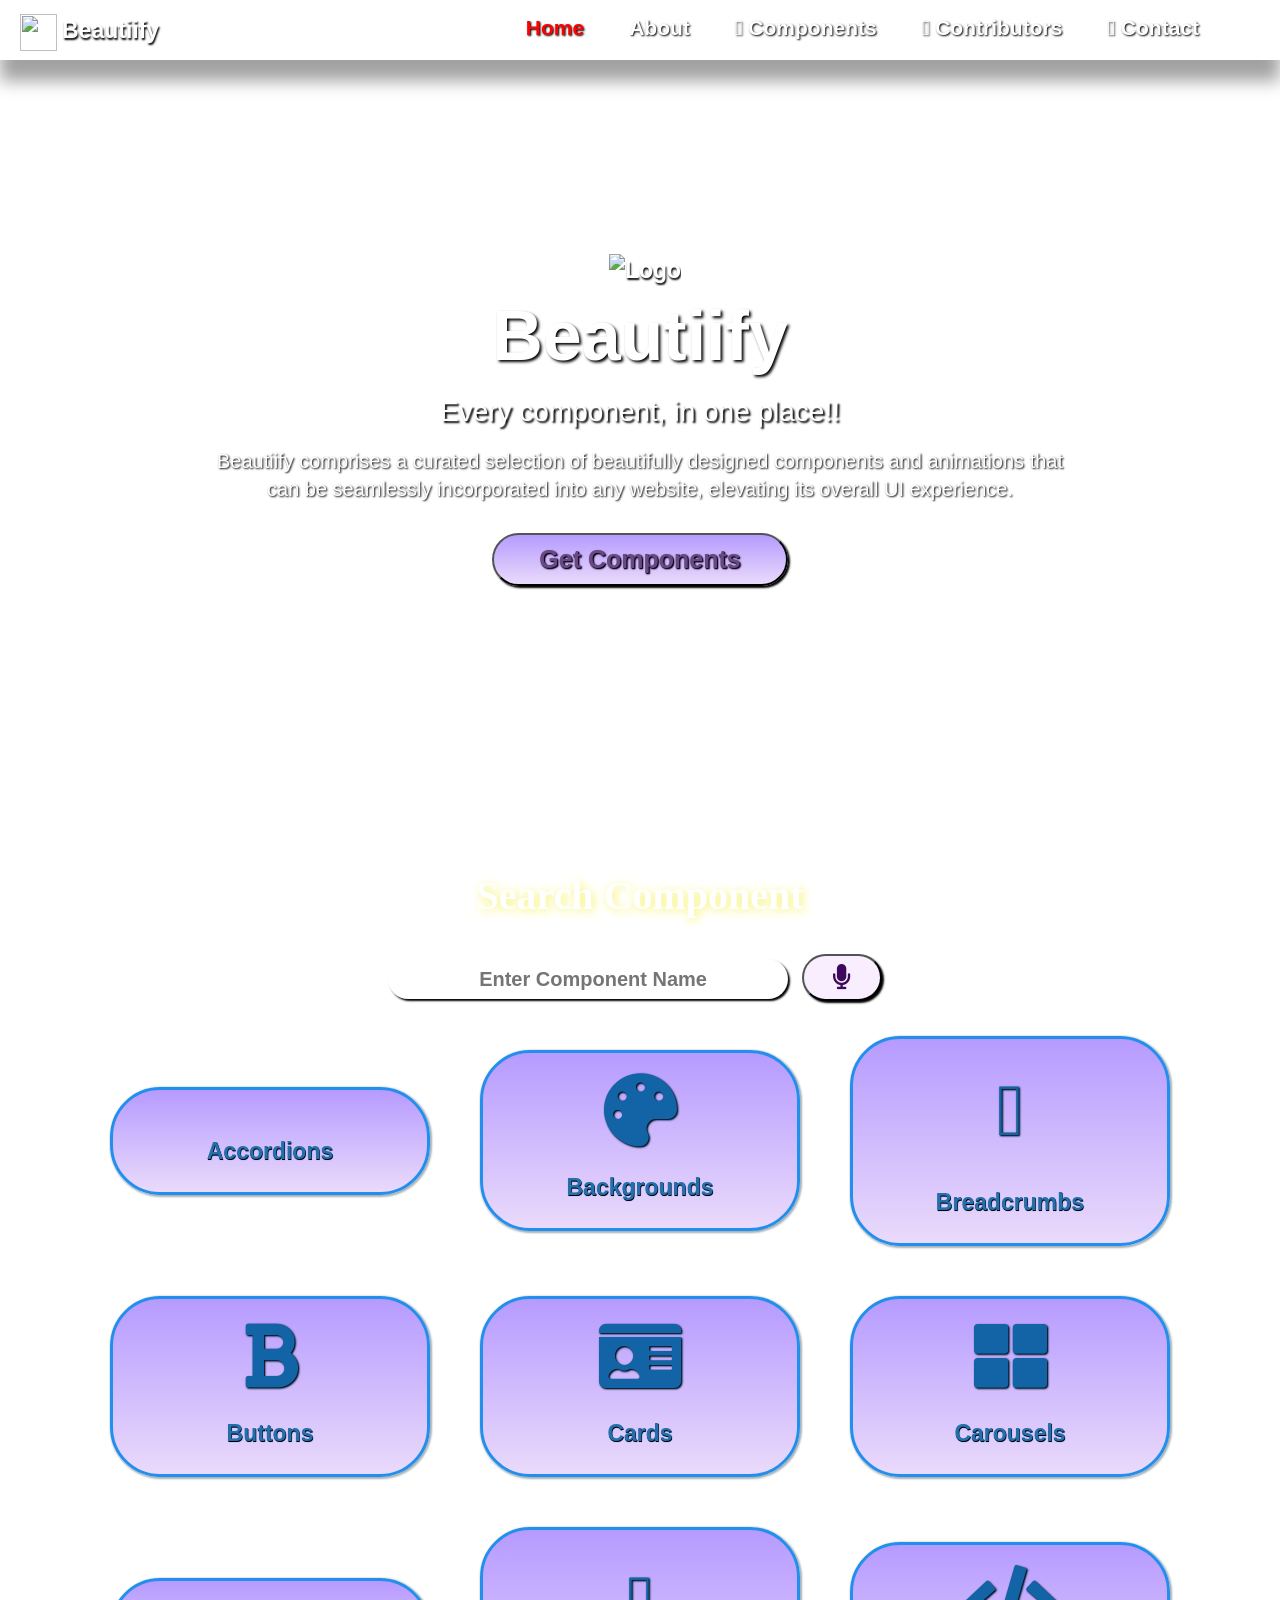
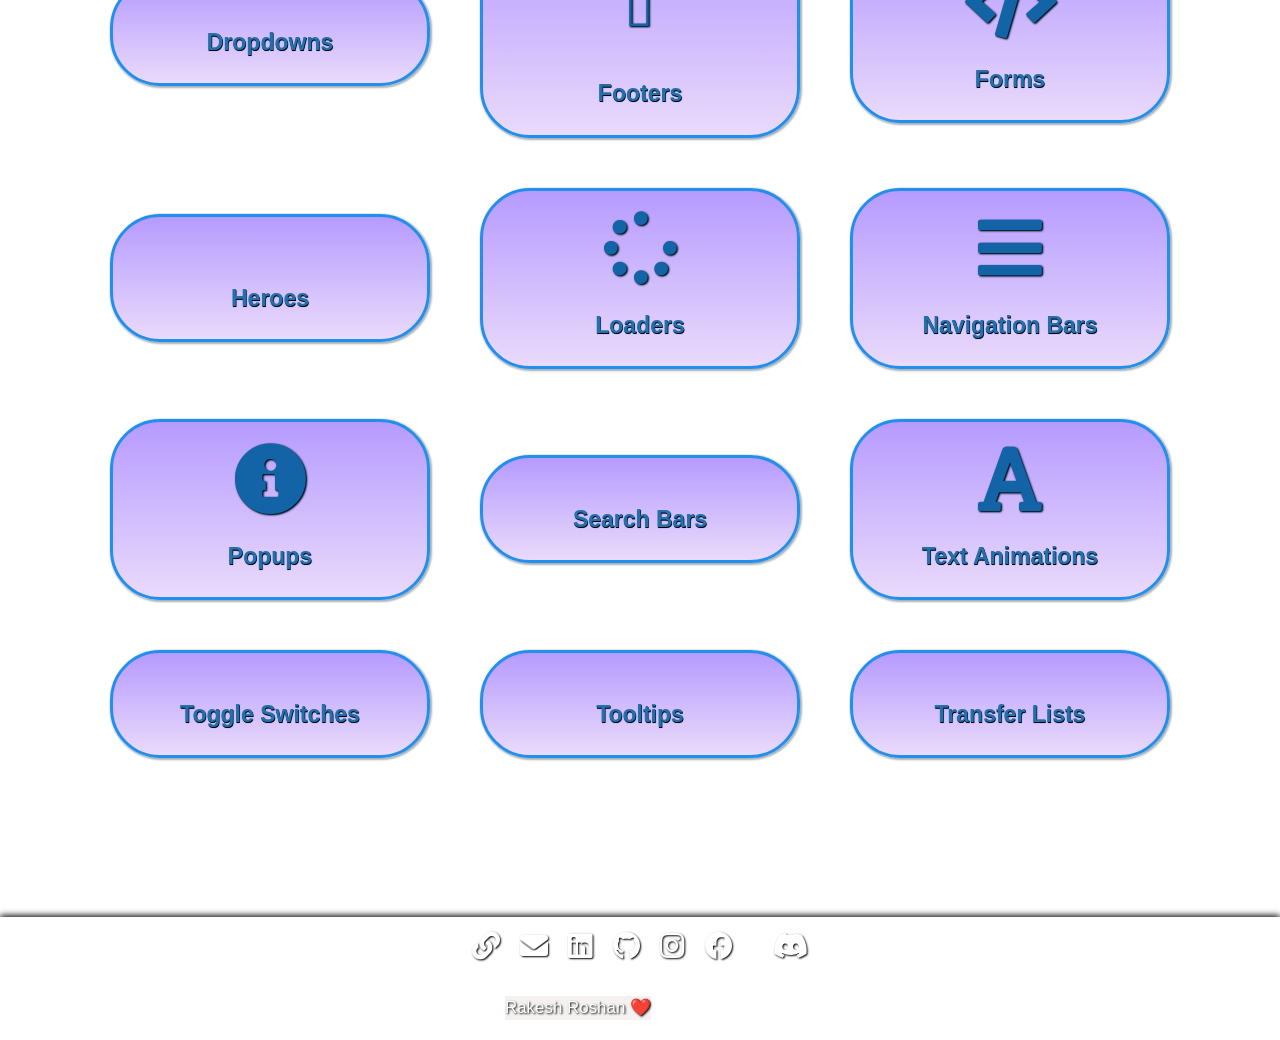
==== index.html @ fa138617 "Add files via upload" ====
<!DOCTYPE html>
<html lang="en">

<head>
    <meta charset="UTF-8" />
    <meta http-equiv="X-UA-Compatible" content="IE=edge" />
    <meta name="viewport" content="width=device-width, initial-scale=1.0" />
    <link rel="icon" href="./assets/images/favicon.png" type="image/x-icon">
    <link rel="stylesheet" type="text/css" href="./style.css" />
    <link rel="stylesheet" type="text/css" href="./assets/css_files/cursor.css">
    <link rel="stylesheet" href="https://cdnjs.cloudflare.com/ajax/libs/font-awesome/5.15.3/css/all.min.css" />
    <link rel="stylesheet" href="https://cdnjs.cloudflare.com/ajax/libs/bootstrap-icons/1.8.1/font/bootstrap-icons.min.css">
    <script src="https://kit.fontawesome.com/b08b6de27e.js" crossorigin="anonymous"></script>
    <script src="https://unpkg.com/scrollreveal"></script>
    <script src="./assets/js_files/hamburgerMenu.js"></script>
    <title>Beautiify - by codeash</title>
</head>

<body>
    <div id="loader-wrapper">
        <div id="loader"></div>
        <div class="loader-section section-left"></div>
        <div class="loader-section section-right"></div>
    </div>
    <div class="circle-container">
        <div class="circle" style="background-color: #3A0088; left: 504px; top: 59px; scale: 1;"></div>
        <div class="circle" style="background-color: rgb(253, 175, 105); left: 504px; top: 59px; scale: 0.95;"></div>
        <div class="circle" style="background-color: rgb(248, 157, 99); left: 504px; top: 59px; scale: 0.9;"></div>
        <div class="circle" style="background-color: rgb(245, 151, 97); left: 504px; top: 59px; scale: 0.85;"></div>
        <div class="circle" style="background-color: rgb(239, 134, 94); left: 504px; top: 59px; scale: 0.8;"></div>
        <div class="circle" style="background-color: rgb(236, 128, 93); left: 504px; top: 59px; scale: 0.75;"></div>
        <div class="circle" style="background-color: rgb(227, 110, 92); left: 504px; top: 59px; scale: 0.7;"></div>
        <div class="circle" style="background-color: rgb(223, 104, 92); left: 504px; top: 59px; scale: 0.65;"></div>
        <div class="circle" style="background-color: rgb(213, 88, 92); left: 504px; top: 59px; scale: 0.6;"></div>
        <div class="circle" style="background-color: rgb(209, 82, 92); left: 504px; top: 59px; scale: 0.55;"></div>
        <div class="circle" style="background-color: rgb(197, 65, 93); left: 504px; top: 59px; scale: 0.5;"></div>
        <div class="circle" style="background-color: rgb(192, 59, 93); left: 504px; top: 59px; scale: 0.45;"></div>
        <div class="circle" style="background-color: rgb(178, 44, 94); left: 504px; top: 59px; scale: 0.4;"></div>
        <div class="circle" style="background-color: rgb(172, 38, 94); left: 504px; top: 59px; scale: 0.35;"></div>
        <div class="circle" style="background-color: rgb(156, 21, 95); left: 504px; top: 59px; scale: 0.3;"></div>
        <div class="circle" style="background-color: rgb(149, 15, 95); left: 504px; top: 59px; scale: 0.25;"></div>
        <div class="circle" style="background-color: rgb(131, 0, 96); left: 504px; top: 59px; scale: 0.2;"></div>
        <div class="circle" style="background-color: rgb(124, 0, 96); left: 504px; top: 59px; scale: 0.15;"></div>
        <div class="circle" style="background-color: rgb(104, 0, 96); left: 504px; top: 59px; scale: 0.1;"></div>
        <div class="circle" style="background-color: rgb(96, 0, 95); left: 504px; top: 59px; scale: 0.05;"></div>
    </div>

    <header class="header1">
        <nav class="navbar" class="nav-bg1">
            <a href="index.html">
                <div class="flex-container">
                    <div class="flex-item-left"><img src="./assets/images/logo.png" width="37px" height="37px"></div>
                    <div class="flex-item-right" class="logo">Beautiify</div>
                </div>
            </a>

            <ul class="nav-menu">
                <li class="nav-item">
                    <a href="#home" class="nav-link" style="color: red;"><i class="fa-solid fa-house"></i> Home</a>
                </li>
                <li class="nav-item">
                    <a href="./assets/html_files/about.html" class="nav-link"><i class="fa-solid fa-circle-info"></i> About</a>
                </li>
                <li class="nav-item">
                    <a href="#components" class="nav-link"><i class="fa-solid fa-icons"></i> Components</a>
                </li>
                <li class="nav-item">
                    <a href="./assets/html_files/contributor.html" class="nav-link"><i class="fa-solid fa-user"></i> Contributors</a>
                </li>
                <li class="nav-item">
                    <a href="./assets/html_files/contact.html" class="nav-link"><i class="fa-solid fa-phone"></i> Contact</a>
                </li>
            </ul>
            <button id="dark-mode-toggle"></button>
            <div class="hamburger">
                <span class="bar"></span>
                <span class="bar"></span>
                <span class="bar"></span>
            </div>
        </nav>
    </header>

    <section class="comp-section" id="home">
        <div class="compcontainer">
            <div class="logo">
                <img src="./assets/images/logo.png" alt="Logo">
            </div>
            <h1 class="heading">Beautiify</h1>
            <h3 class="sub-head">Every component, in one place!!</h3>
            <p class="paragraph">
                Beautiify comprises a curated selection of beautifully designed components and animations that can be seamlessly incorporated into any website, elevating its overall UI experience.
            </p>
            <a href="#components">
                <button class="started">Get Components</button>
            </a>
        </div>
    </section>

    <div class="container" id="components">
        <!-- Search Bar -->
        <div id="searchBar">
            <h1>Search Component</h1><br>
            <input type="text" id="componentSearch" placeholder="Enter Component Name" oninput="filterComponents()">
        </div>

        <div class="no-results">
            <img src="./assets/images/no-results.png" alt="" height="100px" width="100px">
            <h2>Hmmm, we are not getting any result. <br> Our bad - Please try another search!</h2>
        </div>

        <div class="zoom-effect">
            <div class="box">
                <a href="./assets/html_files/accordions.html" target="_blank">
                    <div class="content">
                        <i class="fa-solid fa-square-plus"></i>
                        <h2>Accordions</h2>
                    </div>
                </a>
            </div>
        </div>
        <div class="zoom-effect">
            <div class="box">
                <a href="./assets/html_files/backgrounds.html" target="_blank">
                    <div class="content">
                        <i class="fas fa-palette"></i>
                        <h2>Backgrounds</h2>
                    </div>
                </a>
            </div>
        </div>
        <div class="zoom-effect">
            <div class="box">
                <a href="./assets/html_files/breadcrumbs.html" target="_blank">
                    <div class="content">
                        <i class="fa-solid fa-caret-right"></i>
                        <h2>Breadcrumbs</h2>
                    </div>
                </a>
            </div>
        </div>
        <div class="zoom-effect">
            <div class="box">
                <a href="./assets/html_files/buttons.html" target="_blank">
                    <div class="content">
                        <i class="fas fa-bold"></i>
                        <h2>Buttons</h2>
                    </div>
                </a>
            </div>
        </div>
        <div class="zoom-effect">
            <div class="box">
                <a href="./assets/html_files/cards.html" target="_blank">
                    <div class="content">
                        <i class="fas fa-id-card"></i>
                        <h2>Cards</h2>
                    </div>
                </a>
            </div>
        </div>
        <div class="zoom-effect">
            <div class="box">
                <a href="./assets/html_files/carousels.html" target="_blank">
                    <div class="content">
                        <i class="fas fa-th-large"></i>
                        <h2>Carousels</h2>
                    </div>
                </a>
            </div>
        </div>
        <div class="zoom-effect">
            <div class="box">
                <a href="./assets/html_files/dropdowns.html" target="_blank">
                    <div class="content">
                        <i class="fa-solid fa-square-caret-down"></i>
                        <h2>Dropdowns</h2>
                    </div>
                </a>
            </div>
        </div>
        <div class="zoom-effect">
            <div class="box">
                <a href="./assets/html_files/footers.html" target="_blank">
                    <div class="content">
                        <i class="fa-regular fa-window-maximize"></i>
                        <h2>Footers</h2>
                    </div>
                </a>
            </div>
        </div>
        <div class="zoom-effect">
            <div class="box">
                <a href="./assets/html_files/forms.html" target="_blank">
                    <div class="content">
                        <i class="fas fa-code"></i>
                        <h2>Forms</h2>
                    </div>
                </a>
            </div>
        </div>
        <div class="zoom-effect">
            <div class="box">
                <a href="./assets/html_files/heroes.html" target="_blank">
                    <div class="content">
                        <i class="fa fa-television" aria-hidden="true"></i>
                        <h2>Heroes</h2>
                    </div>
                </a>
            </div>
        </div>
        <div class="zoom-effect">
            <div class="box">
                <a href="./assets/html_files/loaders.html" target="_blank">
                    <div class="content">
                        <i class="fas fa-spinner"></i>
                        <h2>Loaders</h2>
                    </div>
                </a>
            </div>
        </div>
        <div class="zoom-effect">
            <div class="box">
                <a href="./assets/html_files/navigation-bars.html" target="_blank">
                    <div class="content">
                        <i class="fas fa-bars"></i>
                        <h2>Navigation Bars</h2>
                    </div>
                </a>
            </div>
        </div>
        <div class="zoom-effect">
            <div class="box">
                <a href="./assets/html_files/popups.html" target="_blank">
                    <div class="content">
                        <i class="fa fa-info-circle"></i>
                        <h2>Popups</h2>
                    </div>
                </a>
            </div>
        </div>
        <div class="zoom-effect">
            <div class="box">
                <a href="./assets/html_files/search-bars.html" target="_blank">
                    <div class="content">
                        <i class="fa-solid fa-magnifying-glass"></i>
                        <h2>Search Bars</h2>
                    </div>
                </a>
            </div>
        </div>
        <div class="zoom-effect">
            <div class="box">
                <a href="./assets/html_files/text-animations.html" target="_blank">
                    <div class="content">
                        <i class="fas fa-font"></i>
                        <h2>Text Animations</h2>
                    </div>
                </a>
            </div>
        </div>
        <div class="zoom-effect">
            <div class="box">
                <a href="./assets/html_files/toggle-switches.html" target="_blank">
                    <div class="content">
                        <i class="fa-solid fa-sliders"></i>
                        <h2>Toggle Switches</h2>
                    </div>
                </a>
            </div>
        </div>
        <div class="zoom-effect">
            <div class="box">
                <a href="./assets/html_files/tooltips.html" target="_blank">
                    <div class="content">
                        <i class="fa-solid fa-screwdriver-wrench"></i>
                        <h2>Tooltips</h2>
                    </div>
                </a>
            </div>
        </div>
        <div class="zoom-effect">
            <div class="box">
                <a href="./assets/html_files/transfer-lists.html" target="_blank">
                    <div class="content">
                        <i class="fa-solid fa-table-list"></i>
                        <h2>Transfer Lists</h2>
                    </div>
                </a>
            </div>
        </div>
    </div>

    <div class="footer" id="about">
        <footer>
            <ul class="social-icon">
                <li>
                    <a href="https://rakesh9100.bio.link/" target="_blank"><i class="fas fa-link"></i></a>
                </li>
                <li>
                    <a href="mailto:roshanrakesh7362@gmail.com" target="_blank"><i class="fas fa-envelope"></i></a>
                </li>
                <li>
                    <a href="https://www.linkedin.com/in/rakesh-roshan-9100/" target="_blank"><i class="fab fa-linkedin"></i></a>
                </li>
                <li>
                    <a href="https://github.com/Rakesh9100" target="_blank"><i class="fab fa-github"></i></a>
                </li>
                <li>
                    <a href="https://www.instagram.com/rakesh250602/" target="_blank"><i class="fab fa-instagram"></i></a>
                </li>
                <li>
                    <a href="https://www.facebook.com/rakesh6203/" target="_blank"><i class="fab fa-facebook"></i></a>
                </li>
                <li>
                    <a href="https://www.twitter.com/rakeshroshan73" target="_blank"><i class="fa-brands fa-x-twitter"></i></a>
                </li>
                <li>
                    <a href="https://discord.com/users/944144134950748170" target="_blank"><i class="fab fa-discord"></i></a>
                </li>
            </ul>
            <p>
                Created By <a href="https://rakeshroshan.netlify.app/" target="_blank">Rakesh Roshan ❤️</a> | ©
                <script>
                    document.write(new Date().getFullYear());
                </script>: All Rights Reserved
            </p>
        </footer>
    </div>

    <!-- Scroll To Top Button -->
    <div id="progress">
        <span id="progress-value" class="bi bi-arrow-up-short"></span>
    </div>

    <script src="./script.js"></script>
    <script src="./assets/js_files/cursor.js"></script>
    <script src="./assets/js_files/dark-mode.js"></script>
</body>

</html>
---- style.css ----
@import url("https://fonts.googleapis.com/css2?family=Roboto:wght@100;200;300;400;500;600;700;800;900&display=swap");

* {
    margin: 0;
    padding: 0;
    box-sizing: border-box;
    font-family: Poppins;
    font-family: sans-serif;
}

:root {
    --primary: #ff1b82;
    --secondary: #ffffff;
    --ternary: #1327ff;
    --light: #f7f26c;
    --dark: #f50414;
}

/* Scrollbar Css */

::-webkit-scrollbar-thumb {
    background: rgba(152, 151, 151, 0.883);
}

::-webkit-scrollbar {
    width: 8px;
}

::-webkit-scrollbar-track {
    box-shadow: inset 0 0 5px grey;
    border-radius: 10px;
}

::-webkit-scrollbar-thumb {
    background: rgb(228, 53, 82);
    border-radius: 10px;
}

/* Preloader Css */

#loader-wrapper {
    position: fixed;
    top: 0;
    left: 0;
    width: 100%;
    height: 100%;
    z-index: 1001;
}

#loader-wrapper .loader-section {
    position: fixed;
    top: 0;
    width: 51%;
    height: 100%;
    background: #fff;
    z-index: 1000;
    -webkit-transform: translateX(0);
    transform: translateX(0);
}

#loader-wrapper .loader-section.section-left {
    left: 0;
}

#loader-wrapper .loader-section.section-right {
    right: 0;
}

#loader {
    display: block;
    position: relative;
    left: 50%;
    top: 50%;
    width: 150px;
    height: 150px;
    margin: -75px 0 0 -75px;
    border-radius: 50%;
    border: 3px solid transparent;
    border-top-color: #3498db;
    -webkit-animation: spin 2s linear infinite;
    animation: spin 2s linear infinite;
    z-index: 99999;
}

#loader:before {
    content: "";
    position: absolute;
    top: 5px;
    left: 5px;
    right: 5px;
    bottom: 5px;
    border-radius: 50%;
    border: 3px solid transparent;
    border-top-color: #e74c3c;
    -webkit-animation: spin 3s linear infinite;
    animation: spin 3s linear infinite;
}

#loader:after {
    content: "";
    position: absolute;
    top: 15px;
    left: 15px;
    right: 15px;
    bottom: 15px;
    border-radius: 50%;
    border: 3px solid transparent;
    border-top-color: #f9c922;
    -webkit-animation: spin 1.5s linear infinite;
    animation: spin 1.5s linear infinite;
}

.loaded #loader-wrapper {
    visibility: hidden;
    -webkit-transform: translateY(-100%);
    transform: translateY(-100%);
    -webkit-transition: all 0.3s 1s ease-out;
    transition: all 0.3s 1s ease-out;
}

.loaded #loader-wrapper .loader-section.section-left {
    -webkit-transform: translateX(-100%);
    transform: translateX(-100%);
    -webkit-transition: all 0.7s 0.3s cubic-bezier(0.645, 0.045, 0.355, 1);
    transition: all 0.7s 0.3s cubic-bezier(0.645, 0.045, 0.355, 1);
}

.loaded #loader-wrapper .loader-section.section-right {
    -webkit-transform: translateX(100%);
    transform: translateX(100%);
    -webkit-transition: all 0.7s 0.3s cubic-bezier(0.645, 0.045, 0.355, 1);
    transition: all 0.7s 0.3s cubic-bezier(0.645, 0.045, 0.355, 1);
}

.loaded #loader {
    opacity: 0;
    -webkit-transition: all 0.3s ease-out;
    transition: all 0.3s ease-out;
}

@-webkit-keyframes spin {
    0% {
        -webkit-transform: rotate(0deg);
        transform: rotate(0deg);
    }

    100% {
        -webkit-transform: rotate(360deg);
        transform: rotate(360deg);
    }
}

@keyframes spin {
    0% {
        -webkit-transform: rotate(0deg);
        transform: rotate(0deg);
    }

    100% {
        -webkit-transform: rotate(360deg);
        transform: rotate(360deg);
    }
}

/* Preloader Css Ends */

body {
    justify-content: center;
    align-items: center;
    min-height: 100vh;
    background-image: url(./assets/images/bg1.png);
    background-repeat: no repeat;
    background-attachment: fixed;
    background-size: cover;
    background-position: 50% 50%;
    font-size: 1.4rem;
    user-select: none;
    -webkit-user-select: none;
    -moz-user-select: none;
    -ms-user-select: none;
}

.dark-mode {
    background-color: #222222;
    color: #eeeeee;
    background-image: url(./assets/images/dbg.jpg);
}

body .dark-mode {
    background-image: none;
    background-color: black;
}

html {
    font-size: 62.5%;
}

body,
html {
    font-weight: 300;
    line-height: 1.4;
    scroll-behavior: smooth;
}

button#dark-mode-toggle {
    background-image: url('./assets/images/dark.png');
    background-color: transparent;
    background-size: cover;
    position: fixed;
    top: 5.5px;
    right: 16px;
    border: none;
    padding: 10px;
    cursor: pointer;
    width: 40px;
    height: 40px;
    border-radius: 50%;
    z-index: 999;
    margin-top: 4px;
}

.dark-mode button#dark-mode-toggle {
    background-image: url('./assets/images/light.png');
    background-color: transparent;
    background-size: cover;
}

.header1 {
    position: sticky;
    top: 0;
    z-index: 100;
    width: 100%;
    background-repeat: no repeat;
    background-image: url(./assets/images/navbar.png);
    background-size: cover;
    background-position: 50% 50%;
}

.dark-mode .header1 {
    background-image: none;
    background-color: black;
}

.header2 {
    position: sticky;
    top: 0;
    z-index: 900;
    width: 100%;
    background-repeat: no repeat;
    background-image: url(./assets/images/bg3.png);
    background-size: cover;
    background-position: 50% 50%;
}

.dark-mode .header2 {
    background-image: none;
    background-color: black;
}

.header3 {
    position: fixed;
    top: 0;
    right: 0;
    z-index: 100;
    width: 100%;
    background-repeat: no repeat;
    background-image: url(./assets/images/bg2.png);
    background-size: cover;
    background-position: 50% 50%;
}

.dark-mode .header3 {
    background-color: black;
    background-image: none;
}

.navbar {
    margin: 0 auto;
    z-index: 1000;
    background: linear-gradient(135deg, rgba(255, 255, 255, 0), rgba(255, 255, 255, 0.7));
    backdrop-filter: blur(20px);
    -webkit-backdrop-filter: blur(20px);
    box-shadow: 0 21px 16px 0 rgba(0, 0, 0, 0.37);
}

a {
    text-decoration: none;
    color: white;
    font-weight: 500;
    text-shadow: 1px 1px 2px black, 1px 1px 1px white;
}

.flex-container {
    display: flex;
    flex-direction: row;
    text-align: center;
    margin-bottom: -10px;
}

.flex-item-left {
    background-color: transparent;
    margin-left: 10px;
    flex: 5%;
}

.flex-item-right {
    background-color: transparent;
    padding: 0px;
    text-align: center;
    margin-left: 5px;
    font-size: 2.3rem;
    color: white;
    text-shadow: 1px 1.5px 2px black, 1px 1px 1px white;
    font-weight: 700;
    flex: 10%;
}

ul {
    list-style: none;
}

nav {
    display: flex;
    height: 60px;
    justify-content: space-between;
    align-items: center;
    padding: 1rem;
    box-shadow: 0px 3px 5px rgb(30, 30, 30);
}

nav ul {
    display: flex;
    gap: 3.5rem;
    margin-right: 61px;
}

nav li {
    font-size: 2.1rem;
    font-weight: bolder;
    border-bottom: 0.4rem transparent solid;
    transition: 0.3s ease-in-out;
    margin-right: 10px;
}

nav li:hover {
    border-bottom: 0.2rem rgb(116, 42, 113) solid;
    border-radius: 5px;
    transition: 0.3s ease-in-out;
    background-color: #909192;
    color: #df87ef;
}

nav a {
    font-weight: bold;
}

.logo {
    font-size: 2.3rem;
    font-weight: 700;
    margin-left: 10px;
    font-family: Ubuntu;
    color: white;
    text-shadow: 1px 1.5px 2px black, 1px 1px 1px white;
}

.hamburger {
    display: none;
}

.bar {
    display: block;
    width: 25px;
    height: 3px;
    margin: 5px auto;
    -webkit-transition: all 0.3s ease-in-out;
    transition: all 0.3s ease-in-out;
    background-color: white;
}

/* Components Section Css */

section {
    scroll-margin-top: 50px;
    z-index: 100;
}

.comp-section .compcontainer .logo img {
    width: 250px;
    margin-bottom: -25px;
}

.comp-section .compcontainer h1,
.comp-section .compcontainer h3 {
    display: flex;
    flex-direction: column;
    gap: 30px;
    z-index: 200;
}

.comp-section .compcontainer h1 {
    font-size: 7rem;
    text-shadow: 2px 2px 3px black, 1px 1px 2px white;
    animation: lights 5s 750ms linear infinite;
}

@keyframes lights {
    0% {
        color: hsl(230, 40%, 80%);
        text-shadow:
            0 0 1em hsla(320, 100%, 50%, 0.2),
            0 0 0.125em hsla(320, 100%, 60%, 0.3),
            -1em -0.125em 0.5em hsla(40, 100%, 60%, 0),
            1em 0.125em 0.5em hsla(200, 100%, 60%, 0);
    }

    30% {
        color: hsl(230, 80%, 90%);
        text-shadow:
            0 0 1em hsla(320, 100%, 50%, 0.5),
            0 0 0.125em hsla(320, 100%, 60%, 0.5),
            -0.5em -0.125em 0.25em hsla(40, 100%, 60%, 0.2),
            0.5em 0.125em 0.25em hsla(200, 100%, 60%, 0.4);
    }

    40% {
        color: hsl(230, 100%, 95%);
        text-shadow:
            0 0 1em hsla(320, 100%, 50%, 0.5),
            0 0 0.125em hsla(320, 100%, 90%, 0.5),
            -0.25em -0.125em 0.125em hsla(40, 100%, 60%, 0.2),
            0.25em 0.125em 0.125em hsla(200, 100%, 60%, 0.4);
    }

    70% {
        color: hsl(230, 80%, 90%);
        text-shadow:
            0 0 1em hsla(320, 100%, 50%, 0.5),
            0 0 0.125em hsla(320, 100%, 60%, 0.5),
            0.5em -0.125em 0.25em hsla(40, 100%, 60%, 0.2),
            -0.5em 0.125em 0.25em hsla(200, 100%, 60%, 0.4);
    }

    100% {
        color: hsl(230, 40%, 80%);
        text-shadow:
            0 0 1em hsla(320, 100%, 50%, 0.2),
            0 0 0.125em hsla(320, 100%, 60%, 0.3),
            1em -0.125em 0.5em hsla(40, 100%, 60%, 0),
            -1em 0.125em 0.5em hsla(200, 100%, 60%, 0);
    }
}

.comp-section .compcontainer h3 {
    font-weight: 300;
    font-size: 2.8rem;
    margin: 0.5%;
    text-shadow: 2px 2px 2px black, 0.5px 0.5px 1px white;
}

.paragraph {
    font-size: 2rem;
    width: 70%;
    text-align: center;
    margin: auto;
    padding: 10px;
    color: white;
    text-shadow: 1px 1px 2px black, 0.5px 0.5px 1px white;
}

.comp-section .compcontainer a {
    margin-top: 50px;
}

.comp-section .compcontainer .started {
    height: auto;
    font-size: 25px;
    font-weight: 600;
    margin-top: 20px;
    padding: 10px 45px;
    border-radius: 30px;
    color: rgb(104, 73, 131);
    background: linear-gradient(to bottom, #b69bff, #eadafb);
    cursor: pointer;
    transition: transform 0.5s;
    box-shadow: 2px 2px 2px black, 1px 1px 1px white;
    text-shadow: 1px 1px 2px black, 1px 1px 1px rgb(57, 4, 100);
}

.comp-section .compcontainer .started:hover {
    transform: scale(1.05);
    border: 2px solid var(black);
    background: rgba(255, 255, 255, 0.881);
}

.dark-mode .comp-section .compcontainer .started {
    color: rgb(58, 6, 90);
    background: linear-gradient(to bottom, #9e97e6, #ffffff);
    text-shadow: 1px 1px 2px rgb(197, 190, 190), 1px 1px 1px rgb(57, 4, 100);
}

.dark-mode .comp-section .compcontainer .started:hover {
    background: #b1c2d4;
}

.comp-section {
    height: 80vh;
    display: grid;
    color: var(--secondary);
    justify-content: center;
    align-items: center;
    text-align: center;
    z-index: 2;
}

/* Container Section Css */

.container {
    display: flex;
    justify-content: center;
    align-items: center;
    flex-wrap: wrap;
    padding: 32px 0;
}

.container .box {
    position: relative;
    width: 320px;
    display: flex;
    justify-content: center;
    align-items: center;
    margin: 25px;
    background: linear-gradient(to bottom, #b69bff, #eadafb);
    border: 3px solid rgb(35, 143, 237);
    border-radius: 50px;
    box-shadow: 1px 1px 2px 1px rgb(165, 176, 184);
    cursor: pointer;
}

.container .box:hover {
    background: linear-gradient(to bottom, hsl(253, 45%, 88%), hsl(0, 0%, 100%)) transparent;
    border: 3px solid rgba(139, 65, 209, 0.743);
    box-shadow: 1px 1px 2px 1px rgba(224, 202, 245, 0.743);
}

.dark-mode .container .box {
    background: linear-gradient(to bottom, #9e97e6, #ffffff);
    border: 3px solid rgb(108, 155, 202);
    box-shadow: 1px 1px 2px 1px rgb(91, 131, 164);
}

.dark-mode .container .box:hover {
    background: rgb(79, 97, 112);
    border: 3px solid rgba(234, 223, 244, 0.743);
    box-shadow: 1px 1px 2px 1px rgba(224, 202, 245, 0.743);
}

.container .zoom-effect {
    transition: transform 0.5s ease-in-out;
}

.container .zoom-effect:hover {
    transform: scale(1.04);
    transition: transform 0.3s ease-in-out;
}

.container .box .content {
    position: relative;
    width: 320px;
    left: 0;
    padding: 20px 40px;
    text-align: center;
    transition: 0.5s ease-in;
    color: var(--dark);
}

.container .box .content i {
    font-size: 73px;
    color: rgb(18, 100, 166);
    text-shadow: 1px 1px 2px black, 1px 1px 2px rgb(37, 111, 172);
}

.dark-mode .container .box .content i {
    text-shadow: 1px 1px 2px black, 1px 1px 2px #a5b9c5;
}

.container .box .content h2 {
    font-size: 23px;
    font-weight: 500px;
    color: rgb(37, 111, 172);
    margin-top: 25px;
    margin-bottom: 5px;
    text-shadow: 0.5px 0.5px 0.5px black, 0.5px 0.5px 1px rgb(37, 111, 172);
}

.container .box:hover .content i,
.container .box:hover .content h2 {
    color: rgb(114, 9, 149);
    text-shadow: 1px 1px 2px black, 1px 1px 2px rgb(37, 111, 172);
}

.dark-mode .container .box:hover .content i,
.dark-mode .container .box:hover .content h2 {
    color: rgba(253, 252, 253, 0.743);
    text-shadow: 1px 1px 2px black, 1px 1px 2px rgb(175, 189, 200);
}

/* Footer Css */

.footer {
    display: flex;
    justify-content: center;
    align-items: flex-end;
    min-height: 25vh;
}

footer {
    position: relative;
    width: 100%;
    box-shadow: 0px -2.5px 6px rgb(30, 30, 30);
    min-height: 100px;
    padding: 10px;
    display: flex;
    justify-content: center;
    align-items: center;
    flex-direction: column;
}

footer .social-icon {
    position: relative;
    display: flex;
    justify-content: center;
    align-items: center;
    flex-wrap: wrap;
}

footer .social-icon li {
    list-style: none;
}

footer .social-icon li a {
    font-size: 2em;
    color: var(--secondary);
    margin: 0 10px;
    display: inline-block;
    transition: 0.5s;
}

.footer-links {
    transition: transform .2s;
}

footer .social-icon li a:hover {
    transform: translateY(-10px);
    color: red;
}

footer p {
    color: var(--secondary);
    text-align: center;
    margin-top: 15px;
    font-size: 1.1em;
    display: inline-block;
}

footer p a {
    background-color: rgba(239, 230, 230, 0.551);
    color: var(--secondary);
    text-align: center;
    margin-top: 15px;
    margin-bottom: 10px;
    font-size: 1.1em;
    display: inline-block;
}

#progress {
    position: fixed;
    bottom: 20px;
    right: 10px;
    height: 50px;
    width: 50px;
    display: none;
    place-items: center;
    border-radius: 50%;
    transition: opacity 0.3s, background-color 0.3s;
    box-shadow: 4px 4px 6px 0 rgba(255, 255, 255, .3),
        -4px -4px 6px 0 rgba(116, 125, 136, .2),
        inset -4px -4px 6px 0 rgba(255, 255, 255, .2),
        inset 4px 4px 6px 0 rgba(0, 0, 0, .2);
    cursor: pointer;
}

#progress:hover {
    opacity: 1;
    background-color: #df87ef;
    animation: animate 1s linear infinite;
}

@keyframes animate {
    50% {
        transform: translateY(-8px);
    }
}

#progress-value {
    display: block;
    height: calc(100% - 15px);
    width: calc(100% - 15px);
    background-color: rgb(104, 98, 232);
    background: linear-gradient(90deg, rgb(159, 157, 235) 0%, rgb(212, 153, 222) 39%, rgb(253, 199, 134) 100%);
    border-radius: 50%;
    display: grid;
    place-items: center;
    font-size: 26px;
    color: black;
}

/* Search Bar Css */

#searchBar {
    text-align: center;
    border-radius: 50px;
    margin: 4rem 4rem 0;
    color: white;
    width: 100%;
}

#searchBar h1 {
    font-family: Ubuntu;
    font-size: 4rem;
    text-shadow: 2px 2px 10px var(--light);
    margin-top: 16px;
}

#searchBar button {
    font-size: 2.5rem;
    background: transparent;
    border-radius: 50px;
    color: rgb(60, 9, 92);
    margin: 1rem;
    background-color: rgb(248, 238, 254);
    padding: .7rem;
    width: 8rem;
    border-radius: 5rem;
    box-shadow: 2px 2px 2px black, 1px 1px 1px white;
}

#searchBar button:hover {
    transform: scale(1.05);
    border: 2px solid var(black);
    background: rgba(243, 231, 249, 0.881);
    box-shadow: 1px 1px 2px 1px rgba(15, 14, 17, 0.743);
}

#searchBar input {
    font-family: 'Poppins', sans-serif;
    border: 0;
    padding: 1rem;
    height: 4rem;
    font-size: 2rem;
    text-align: center;
    border-radius: 2rem;
    width: 40rem;
    transition: all linear .2s;
    font-weight: 600;
    padding-right: 0 !important;
    box-shadow: 2px 2px 2px black, 1px 1px 1px white;
}

#searchBar input:hover {
    transform: scale(1.02);
    box-shadow: 1px 1px 2px 1px rgba(15, 14, 17, 0.743);
}

.no-results {
    display: none;
    padding-top: 50px;
    color: white;
    width: 100%;
    flex-direction: column;
    align-items: center;
    justify-content: center;
    gap: 20px;
}

.no-results h2 {
    text-align: center;
}

/* Media Queries */

@media (max-width: 1030px) {
    .comp-section {
        flex-direction: column;
        text-align: center;
        width: auto;
        height: 90vh;
    }

    .started {
        height: 7vh;
        font-size: 22px;
        font-weight: 500;
        margin-top: 19px;
        padding: 8px 40px;
    }
}

@media (min-width: 901px) and (max-width: 990px) {
    nav a {
        font-size: 1.8rem;
    }
}

@media (max-width: 925px) {
    .comp-section {
        flex-direction: column;
        text-align: center;
        width: auto;
        height: fit-content;
    }

    .compcontainer {
        border: 1px transparent;
        padding-bottom: 10px;
    }

    .started {
        height: 6vh;
        font-size: 20px;
        font-weight: 400;
        margin-top: 19px;
        padding: 6px 35px;
    }
}

@media (min-width: 851px) and (max-width: 900px) {
    nav a {
        font-size: 1.8rem;
    }

    nav ul {
        gap: 1.5rem;
    }
}

@media (min-width: 768px) and (max-width: 851px) {
    nav a {
        font-size: 1.7rem;
    }

    nav ul {
        gap: 1rem;
    }
}

@media (max-width: 786px) {
    .comp-section {
        flex-direction: column;
        text-align: center;
        width: auto;
        height: fit-content;
    }

    .compcontainer {
        border: 1px transparent;
        padding-bottom: 10px;
    }

    #mySearch {
        height: 6rem;
        width: 50rem;
    }

    .started {
        height: 6vh;
        font-size: 20px;
        font-weight: 300;
        margin-top: 15vh;
        padding: 8px 30px;
    }
}

@media (max-width: 650px) {
    #searchBar input {
        width: 100%;
        font-size: 1.5rem;
    }
}

@media (max-width: 500px) {
    .comp-section {
        height: fit-content;
    }

    .compcontainer {
        border: 1px transparent;
        padding-bottom: 0px;
    }

    #mySearch {
        height: 5rem;
        width: 30rem;
        font-size: 1.6rem;
    }
}

@media only screen and (max-width: 768px) {
    .navbar {
        position: relative;
    }

    .nav-menu {
        position: fixed;
        left: -100%;
        top: 5.3rem;
        flex-direction: column;
        background-color: rgba(5, 5, 5, 0.904);
        backdrop-filter: blur(6.5px);
        width: 100%;
        text-align: center;
        transition: 0.3s;
        box-shadow: 0 10px 27px rgba(0, 0, 0, 0.05);
        height: 100vh;
        gap: 50px;
        z-index: 999;
    }

    .nav-menu.active {
        left: 0;
        gap: 50px;
    }

    .nav-item {
        margin: 1.7rem 0;
        font-size: 21px;
    }

    nav li:hover {
        border-bottom: 0.4rem var(--light) solid;
        transition: 0.3s ease-in-out;
    }

    button#dark-mode-toggle {
        background-image: url('./assets/images/dark.png');
        background-color: transparent;
        background-size: cover;
        position: fixed;
        top: 5.5px;
        right: 45px;
        border: none;
        padding: 10px;
        cursor: pointer;
        width: 40px;
        height: 40px;
        border-radius: 50%;
        z-index: 999;
    }

    .dark-mode button#dark-mode-toggle {
        background-image: url('./assets/images/light.png');
        background-color: transparent;
        background-size: cover;
    }

    .hamburger {
        display: block;
        position: absolute;
        top: 50%;
        right: 1rem;
        transform: translateY(-50%);
        cursor: pointer;
        z-index: 1000;
    }

    .hamburger .bar {
        display: block;
        width: 25px;
        height: 3px;
        background-color: #fff;
        margin: 5px auto;
        transition: all 0.3s ease-in-out;
    }

    .hamburger.active .bar:nth-child(2) {
        opacity: 0;
    }

    .hamburger.active .bar:nth-child(1) {
        transform: translateY(8px) rotate(45deg);
    }

    .hamburger.active .bar:nth-child(3) {
        transform: translateY(-8px) rotate(-45deg);
    }
}

@media (max-width: 400px) {
    .paragraph {
        width: 100%;
        padding: 2px;
    }

    .started {
        height: 5vh;
        font-size: 20px;
        font-weight: 100;
        margin-top: 6vh;
        padding: 5px 30px;
    }

    .box {
        width: 280px !important;
        margin: 15px !important;
    }
}
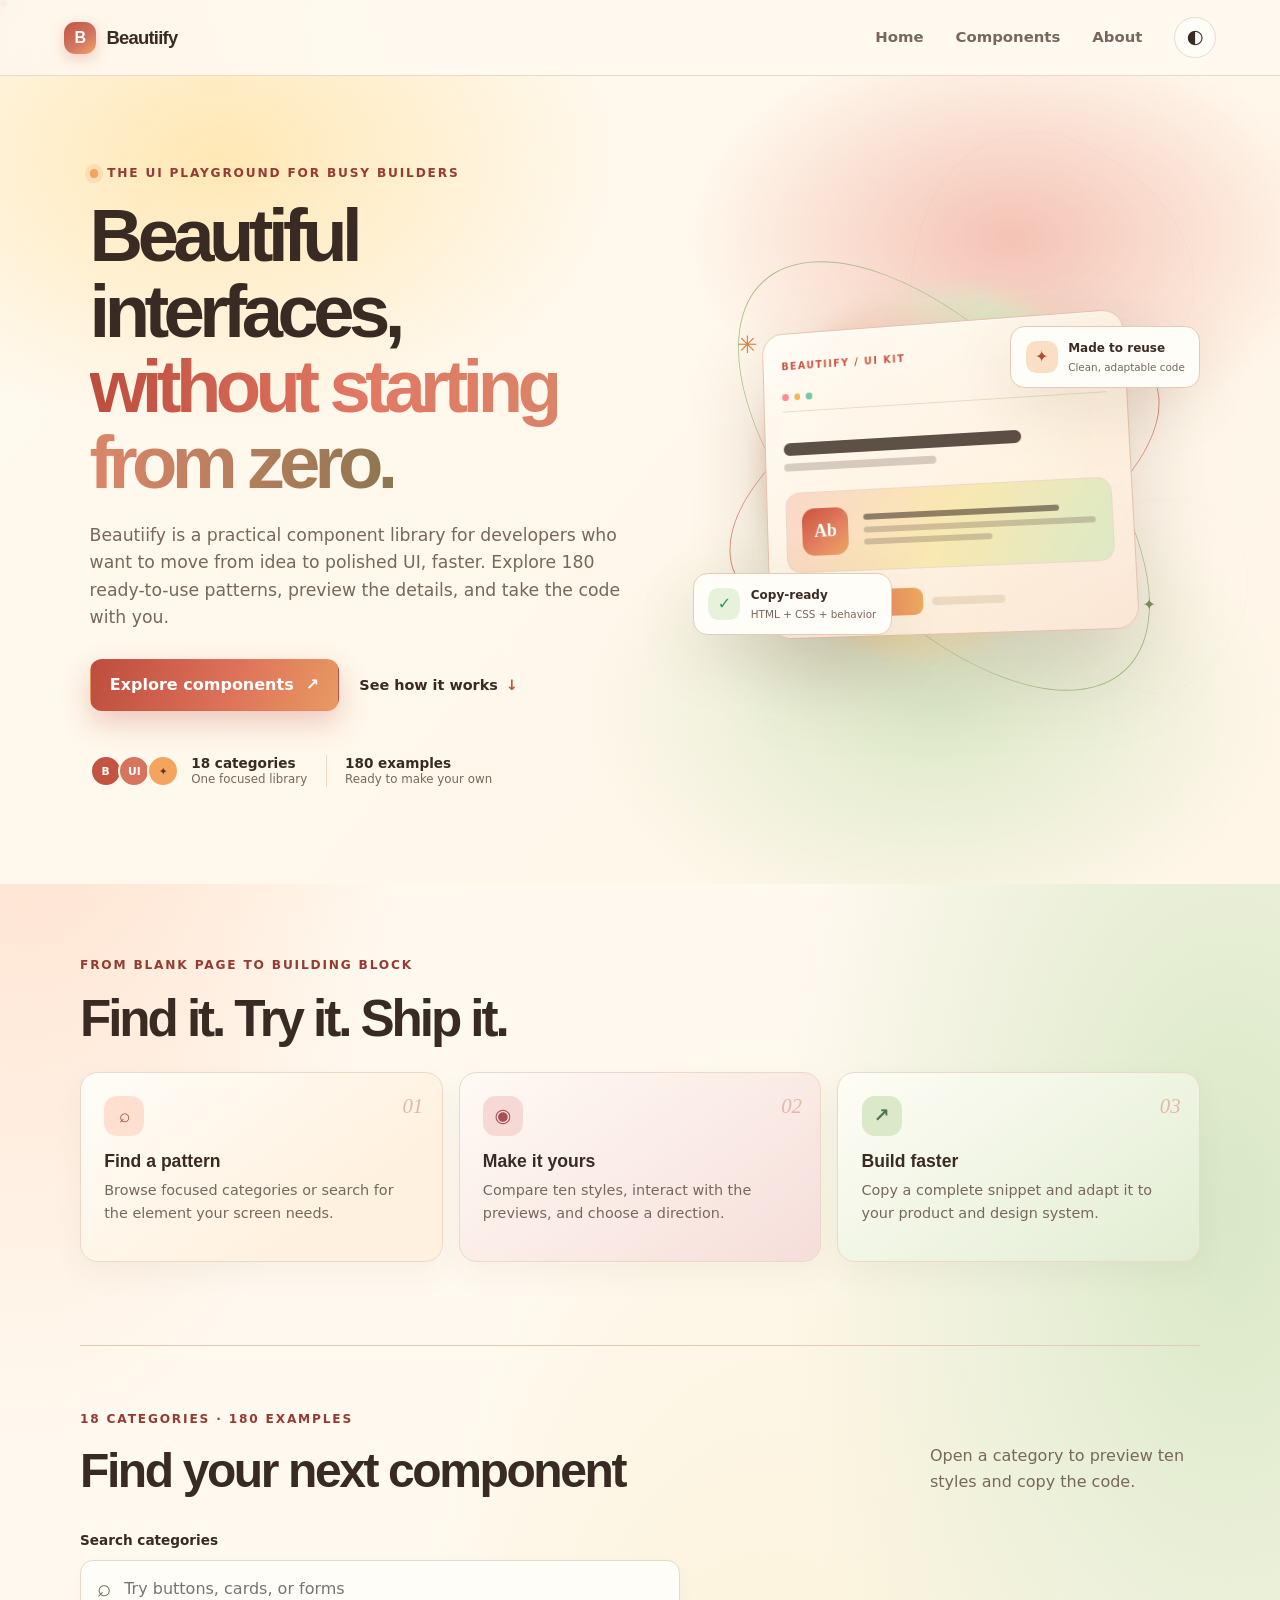
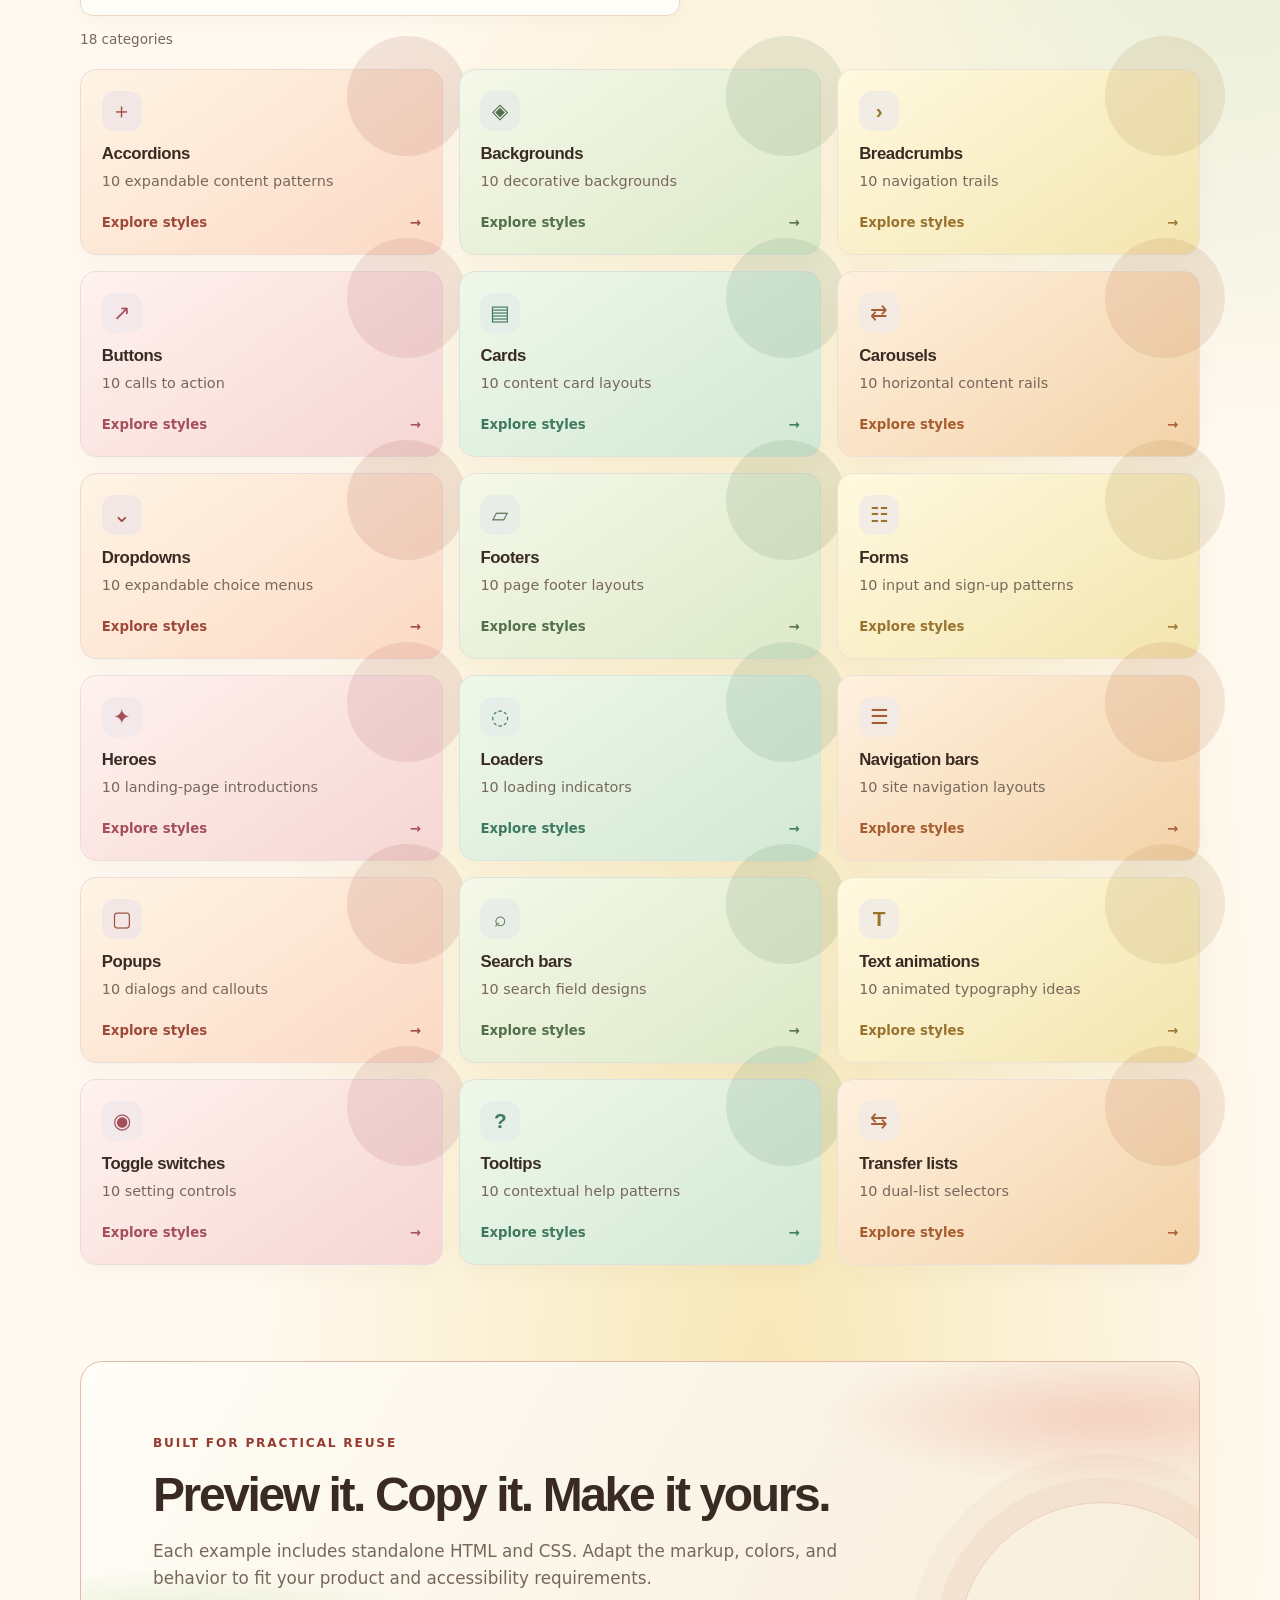
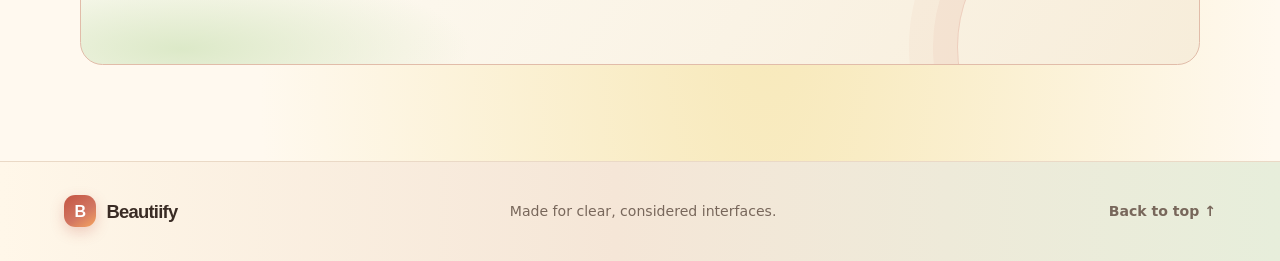
==== commit 073cbf61: "feat: add Beautiify UI project Add the static site, component previews, styling, and interactions.\n" ====
--- a/index.html
+++ b/index.html
@@ -1,340 +1,44 @@
-<!DOCTYPE html>
+<!doctype html>
 <html lang="en">
-
 <head>
-    <meta charset="UTF-8" />
-    <meta http-equiv="X-UA-Compatible" content="IE=edge" />
-    <meta name="viewport" content="width=device-width, initial-scale=1.0" />
-    <link rel="icon" href="./assets/images/favicon.png" type="image/x-icon">
-    <link rel="stylesheet" type="text/css" href="./style.css" />
-    <link rel="stylesheet" type="text/css" href="./assets/css_files/cursor.css">
-    <link rel="stylesheet" href="https://cdnjs.cloudflare.com/ajax/libs/font-awesome/5.15.3/css/all.min.css" />
-    <link rel="stylesheet" href="https://cdnjs.cloudflare.com/ajax/libs/bootstrap-icons/1.8.1/font/bootstrap-icons.min.css">
-    <script src="https://kit.fontawesome.com/b08b6de27e.js" crossorigin="anonymous"></script>
-    <script src="https://unpkg.com/scrollreveal"></script>
-    <script src="./assets/js_files/hamburgerMenu.js"></script>
-    <title>Beautiify - by codeash</title>
+  <meta charset="utf-8"><meta name="viewport" content="width=device-width, initial-scale=1">
+  <meta name="description" content="Explore 180 ready-to-use interface component examples across 18 categories.">
+  <title>Beautiify — Ready-to-use UI components</title>
+  <link rel="stylesheet" href="style.css"><link rel="stylesheet" href="creative.css"><script src="script.js" defer></script><script src="motion.js" defer></script>
 </head>
-
 <body>
-    <div id="loader-wrapper">
-        <div id="loader"></div>
-        <div class="loader-section section-left"></div>
-        <div class="loader-section section-right"></div>
-    </div>
-    <div class="circle-container">
-        <div class="circle" style="background-color: #3A0088; left: 504px; top: 59px; scale: 1;"></div>
-        <div class="circle" style="background-color: rgb(253, 175, 105); left: 504px; top: 59px; scale: 0.95;"></div>
-        <div class="circle" style="background-color: rgb(248, 157, 99); left: 504px; top: 59px; scale: 0.9;"></div>
-        <div class="circle" style="background-color: rgb(245, 151, 97); left: 504px; top: 59px; scale: 0.85;"></div>
-        <div class="circle" style="background-color: rgb(239, 134, 94); left: 504px; top: 59px; scale: 0.8;"></div>
-        <div class="circle" style="background-color: rgb(236, 128, 93); left: 504px; top: 59px; scale: 0.75;"></div>
-        <div class="circle" style="background-color: rgb(227, 110, 92); left: 504px; top: 59px; scale: 0.7;"></div>
-        <div class="circle" style="background-color: rgb(223, 104, 92); left: 504px; top: 59px; scale: 0.65;"></div>
-        <div class="circle" style="background-color: rgb(213, 88, 92); left: 504px; top: 59px; scale: 0.6;"></div>
-        <div class="circle" style="background-color: rgb(209, 82, 92); left: 504px; top: 59px; scale: 0.55;"></div>
-        <div class="circle" style="background-color: rgb(197, 65, 93); left: 504px; top: 59px; scale: 0.5;"></div>
-        <div class="circle" style="background-color: rgb(192, 59, 93); left: 504px; top: 59px; scale: 0.45;"></div>
-        <div class="circle" style="background-color: rgb(178, 44, 94); left: 504px; top: 59px; scale: 0.4;"></div>
-        <div class="circle" style="background-color: rgb(172, 38, 94); left: 504px; top: 59px; scale: 0.35;"></div>
-        <div class="circle" style="background-color: rgb(156, 21, 95); left: 504px; top: 59px; scale: 0.3;"></div>
-        <div class="circle" style="background-color: rgb(149, 15, 95); left: 504px; top: 59px; scale: 0.25;"></div>
-        <div class="circle" style="background-color: rgb(131, 0, 96); left: 504px; top: 59px; scale: 0.2;"></div>
-        <div class="circle" style="background-color: rgb(124, 0, 96); left: 504px; top: 59px; scale: 0.15;"></div>
-        <div class="circle" style="background-color: rgb(104, 0, 96); left: 504px; top: 59px; scale: 0.1;"></div>
-        <div class="circle" style="background-color: rgb(96, 0, 95); left: 504px; top: 59px; scale: 0.05;"></div>
-    </div>
-
-    <header class="header1">
-        <nav class="navbar" class="nav-bg1">
-            <a href="index.html">
-                <div class="flex-container">
-                    <div class="flex-item-left"><img src="./assets/images/logo.png" width="37px" height="37px"></div>
-                    <div class="flex-item-right" class="logo">Beautiify</div>
-                </div>
-            </a>
-
-            <ul class="nav-menu">
-                <li class="nav-item">
-                    <a href="#home" class="nav-link" style="color: red;"><i class="fa-solid fa-house"></i> Home</a>
-                </li>
-                <li class="nav-item">
-                    <a href="./assets/html_files/about.html" class="nav-link"><i class="fa-solid fa-circle-info"></i> About</a>
-                </li>
-                <li class="nav-item">
-                    <a href="#components" class="nav-link"><i class="fa-solid fa-icons"></i> Components</a>
-                </li>
-                <li class="nav-item">
-                    <a href="./assets/html_files/contributor.html" class="nav-link"><i class="fa-solid fa-user"></i> Contributors</a>
-                </li>
-                <li class="nav-item">
-                    <a href="./assets/html_files/contact.html" class="nav-link"><i class="fa-solid fa-phone"></i> Contact</a>
-                </li>
-            </ul>
-            <button id="dark-mode-toggle"></button>
-            <div class="hamburger">
-                <span class="bar"></span>
-                <span class="bar"></span>
-                <span class="bar"></span>
-            </div>
-        </nav>
-    </header>
-
-    <section class="comp-section" id="home">
-        <div class="compcontainer">
-            <div class="logo">
-                <img src="./assets/images/logo.png" alt="Logo">
-            </div>
-            <h1 class="heading">Beautiify</h1>
-            <h3 class="sub-head">Every component, in one place!!</h3>
-            <p class="paragraph">
-                Beautiify comprises a curated selection of beautifully designed components and animations that can be seamlessly incorporated into any website, elevating its overall UI experience.
-            </p>
-            <a href="#components">
-                <button class="started">Get Components</button>
-            </a>
-        </div>
+  <a class="skip-link" href="#main">Skip to content</a>
+  <div class="cursor-sheen" aria-hidden="true"></div><div class="cursor-follower" aria-hidden="true"><span></span></div>
+  <div class="page-loader" id="page-loader" aria-hidden="true"><span class="loader-mark">B</span><span class="loader-word">Beautiify</span><span class="loader-track"><i></i></span><span class="loader-caption">Preparing your creative space</span></div>
+  <header class="site-header"><a class="brand" href="index.html"><span class="brand-mark" aria-hidden="true">B</span>Beautiify</a>
+    <button class="menu-toggle" type="button" aria-expanded="false" aria-controls="primary-nav" aria-label="Open navigation"><span></span><span></span><span></span></button>
+    <nav class="primary-nav" id="primary-nav" aria-label="Main navigation"><a href="#home">Home</a><a href="#catalog">Components</a><a href="#about">About</a><button class="theme-toggle" type="button" aria-label="Switch to dark theme" id="theme-toggle">◐</button></nav>
+  </header>
+  <main id="main"><section class="hero" id="home"><div class="hero-copy-block"><p class="eyebrow"><span class="eyebrow-dot"></span>The UI playground for busy builders</p><h1>Beautiful interfaces,<br><span>without starting from zero.</span></h1><p class="hero-copy">Beautiify is a practical component library for developers who want to move from idea to polished UI, faster. Explore 180 ready-to-use patterns, preview the details, and take the code with you.</p><div class="hero-actions"><a class="button button-primary" href="#catalog">Explore components <span aria-hidden="true">↗</span></a><a class="hero-text-link" href="#how-it-works">See how it works <span aria-hidden="true">↓</span></a></div><div class="hero-proof"><div class="proof-avatars" aria-hidden="true"><span>B</span><span>UI</span><span>✦</span></div><p><strong>18 categories</strong><span>One focused library</span></p><i></i><p><strong>180 examples</strong><span>Ready to make your own</span></p></div></div><div class="hero-art" aria-label="Decorative composition of interface cards"><div class="art-glow"></div><div class="art-orbit art-orbit-one"></div><div class="art-orbit art-orbit-two"></div><div class="art-card art-card-main"><span class="art-kicker">BEAUTIIFY / UI KIT</span><div class="art-window"><span></span><span></span><span></span></div><div class="art-heading-lines"><i></i><i></i></div><div class="art-preview"><b>Ab</b><div><i></i><i></i><i></i></div></div><div class="art-button-line"><span></span><i></i></div></div><div class="art-float art-float-top"><span>✦</span><div><b>Made to reuse</b><small>Clean, adaptable code</small></div></div><div class="art-float art-float-bottom"><span class="float-check">✓</span><div><b>Copy-ready</b><small>HTML + CSS + behavior</small></div></div><span class="art-spark art-spark-one">✳</span><span class="art-spark art-spark-two">✦</span></div><div class="hero-orb hero-orb-one" aria-hidden="true"></div><div class="hero-orb hero-orb-two" aria-hidden="true"></div></section>
+    <section class="how-it-works section-wrap" id="how-it-works"><div class="how-heading"><p class="eyebrow">From blank page to building block</p><h2>Find it. Try it. Ship it.</h2></div><div class="how-grid"><article class="how-card"><span class="how-number">01</span><span class="how-icon">⌕</span><h3>Find a pattern</h3><p>Browse focused categories or search for the element your screen needs.</p></article><article class="how-card"><span class="how-number">02</span><span class="how-icon">◉</span><h3>Make it yours</h3><p>Compare ten styles, interact with the previews, and choose a direction.</p></article><article class="how-card"><span class="how-number">03</span><span class="how-icon">↗</span><h3>Build faster</h3><p>Copy a complete snippet and adapt it to your product and design system.</p></article></div></section>
+    <section class="catalog section-wrap" id="catalog"><div class="section-heading"><div><p class="eyebrow">18 categories · 180 examples</p><h2>Find your next component</h2></div><p class="section-note">Open a category to preview ten styles and copy the code.</p></div>
+      <label class="search-label" for="component-search">Search categories</label><div class="search-wrap"><span aria-hidden="true">⌕</span><input id="component-search" type="search" placeholder="Try buttons, cards, or forms" autocomplete="off"><button id="clear-search" type="button" aria-label="Clear search" hidden>×</button></div><p id="result-count" class="result-count" aria-live="polite"></p>
+      <ul class="component-grid" id="component-grid">
+        <li data-name="accordions"><a class="component-card" href="components.html?category=accordions"><span class="card-icon">＋</span><h3>Accordions</h3><p>10 expandable content patterns</p><span class="card-link">Explore styles <span aria-hidden="true">→</span></span></a></li>
+        <li data-name="backgrounds"><a class="component-card" href="components.html?category=backgrounds"><span class="card-icon">◈</span><h3>Backgrounds</h3><p>10 decorative backgrounds</p><span class="card-link">Explore styles <span aria-hidden="true">→</span></span></a></li>
+        <li data-name="breadcrumbs"><a class="component-card" href="components.html?category=breadcrumbs"><span class="card-icon">›</span><h3>Breadcrumbs</h3><p>10 navigation trails</p><span class="card-link">Explore styles <span aria-hidden="true">→</span></span></a></li>
+        <li data-name="buttons"><a class="component-card" href="components.html?category=buttons"><span class="card-icon">↗</span><h3>Buttons</h3><p>10 calls to action</p><span class="card-link">Explore styles <span aria-hidden="true">→</span></span></a></li>
+        <li data-name="cards"><a class="component-card" href="components.html?category=cards"><span class="card-icon">▤</span><h3>Cards</h3><p>10 content card layouts</p><span class="card-link">Explore styles <span aria-hidden="true">→</span></span></a></li>
+        <li data-name="carousels"><a class="component-card" href="components.html?category=carousels"><span class="card-icon">⇄</span><h3>Carousels</h3><p>10 horizontal content rails</p><span class="card-link">Explore styles <span aria-hidden="true">→</span></span></a></li>
+        <li data-name="dropdowns"><a class="component-card" href="components.html?category=dropdowns"><span class="card-icon">⌄</span><h3>Dropdowns</h3><p>10 expandable choice menus</p><span class="card-link">Explore styles <span aria-hidden="true">→</span></span></a></li>
+        <li data-name="footers"><a class="component-card" href="components.html?category=footers"><span class="card-icon">▱</span><h3>Footers</h3><p>10 page footer layouts</p><span class="card-link">Explore styles <span aria-hidden="true">→</span></span></a></li>
+        <li data-name="forms"><a class="component-card" href="components.html?category=forms"><span class="card-icon">☷</span><h3>Forms</h3><p>10 input and sign-up patterns</p><span class="card-link">Explore styles <span aria-hidden="true">→</span></span></a></li>
+        <li data-name="heroes"><a class="component-card" href="components.html?category=heroes"><span class="card-icon">✦</span><h3>Heroes</h3><p>10 landing-page introductions</p><span class="card-link">Explore styles <span aria-hidden="true">→</span></span></a></li>
+        <li data-name="loaders"><a class="component-card" href="components.html?category=loaders"><span class="card-icon">◌</span><h3>Loaders</h3><p>10 loading indicators</p><span class="card-link">Explore styles <span aria-hidden="true">→</span></span></a></li>
+        <li data-name="navigation bars"><a class="component-card" href="components.html?category=navigation-bars"><span class="card-icon">☰</span><h3>Navigation bars</h3><p>10 site navigation layouts</p><span class="card-link">Explore styles <span aria-hidden="true">→</span></span></a></li>
+        <li data-name="popups"><a class="component-card" href="components.html?category=popups"><span class="card-icon">▢</span><h3>Popups</h3><p>10 dialogs and callouts</p><span class="card-link">Explore styles <span aria-hidden="true">→</span></span></a></li>
+        <li data-name="search bars"><a class="component-card" href="components.html?category=search-bars"><span class="card-icon">⌕</span><h3>Search bars</h3><p>10 search field designs</p><span class="card-link">Explore styles <span aria-hidden="true">→</span></span></a></li>
+        <li data-name="text animations"><a class="component-card" href="components.html?category=text-animations"><span class="card-icon">T</span><h3>Text animations</h3><p>10 animated typography ideas</p><span class="card-link">Explore styles <span aria-hidden="true">→</span></span></a></li>
+        <li data-name="toggle switches"><a class="component-card" href="components.html?category=toggle-switches"><span class="card-icon">◉</span><h3>Toggle switches</h3><p>10 setting controls</p><span class="card-link">Explore styles <span aria-hidden="true">→</span></span></a></li>
+        <li data-name="tooltips"><a class="component-card" href="components.html?category=tooltips"><span class="card-icon">?</span><h3>Tooltips</h3><p>10 contextual help patterns</p><span class="card-link">Explore styles <span aria-hidden="true">→</span></span></a></li>
+        <li data-name="transfer lists"><a class="component-card" href="components.html?category=transfer-lists"><span class="card-icon">⇆</span><h3>Transfer lists</h3><p>10 dual-list selectors</p><span class="card-link">Explore styles <span aria-hidden="true">→</span></span></a></li>
+      </ul><div class="empty-state" id="empty-state" hidden><span aria-hidden="true">⌕</span><h3>No categories found</h3><p>Try a different search term.</p></div>
     </section>
-
-    <div class="container" id="components">
-        <!-- Search Bar -->
-        <div id="searchBar">
-            <h1>Search Component</h1><br>
-            <input type="text" id="componentSearch" placeholder="Enter Component Name" oninput="filterComponents()">
-        </div>
-
-        <div class="no-results">
-            <img src="./assets/images/no-results.png" alt="" height="100px" width="100px">
-            <h2>Hmmm, we are not getting any result. <br> Our bad - Please try another search!</h2>
-        </div>
-
-        <div class="zoom-effect">
-            <div class="box">
-                <a href="./assets/html_files/accordions.html" target="_blank">
-                    <div class="content">
-                        <i class="fa-solid fa-square-plus"></i>
-                        <h2>Accordions</h2>
-                    </div>
-                </a>
-            </div>
-        </div>
-        <div class="zoom-effect">
-            <div class="box">
-                <a href="./assets/html_files/backgrounds.html" target="_blank">
-                    <div class="content">
-                        <i class="fas fa-palette"></i>
-                        <h2>Backgrounds</h2>
-                    </div>
-                </a>
-            </div>
-        </div>
-        <div class="zoom-effect">
-            <div class="box">
-                <a href="./assets/html_files/breadcrumbs.html" target="_blank">
-                    <div class="content">
-                        <i class="fa-solid fa-caret-right"></i>
-                        <h2>Breadcrumbs</h2>
-                    </div>
-                </a>
-            </div>
-        </div>
-        <div class="zoom-effect">
-            <div class="box">
-                <a href="./assets/html_files/buttons.html" target="_blank">
-                    <div class="content">
-                        <i class="fas fa-bold"></i>
-                        <h2>Buttons</h2>
-                    </div>
-                </a>
-            </div>
-        </div>
-        <div class="zoom-effect">
-            <div class="box">
-                <a href="./assets/html_files/cards.html" target="_blank">
-                    <div class="content">
-                        <i class="fas fa-id-card"></i>
-                        <h2>Cards</h2>
-                    </div>
-                </a>
-            </div>
-        </div>
-        <div class="zoom-effect">
-            <div class="box">
-                <a href="./assets/html_files/carousels.html" target="_blank">
-                    <div class="content">
-                        <i class="fas fa-th-large"></i>
-                        <h2>Carousels</h2>
-                    </div>
-                </a>
-            </div>
-        </div>
-        <div class="zoom-effect">
-            <div class="box">
-                <a href="./assets/html_files/dropdowns.html" target="_blank">
-                    <div class="content">
-                        <i class="fa-solid fa-square-caret-down"></i>
-                        <h2>Dropdowns</h2>
-                    </div>
-                </a>
-            </div>
-        </div>
-        <div class="zoom-effect">
-            <div class="box">
-                <a href="./assets/html_files/footers.html" target="_blank">
-                    <div class="content">
-                        <i class="fa-regular fa-window-maximize"></i>
-                        <h2>Footers</h2>
-                    </div>
-                </a>
-            </div>
-        </div>
-        <div class="zoom-effect">
-            <div class="box">
-                <a href="./assets/html_files/forms.html" target="_blank">
-                    <div class="content">
-                        <i class="fas fa-code"></i>
-                        <h2>Forms</h2>
-                    </div>
-                </a>
-            </div>
-        </div>
-        <div class="zoom-effect">
-            <div class="box">
-                <a href="./assets/html_files/heroes.html" target="_blank">
-                    <div class="content">
-                        <i class="fa fa-television" aria-hidden="true"></i>
-                        <h2>Heroes</h2>
-                    </div>
-                </a>
-            </div>
-        </div>
-        <div class="zoom-effect">
-            <div class="box">
-                <a href="./assets/html_files/loaders.html" target="_blank">
-                    <div class="content">
-                        <i class="fas fa-spinner"></i>
-                        <h2>Loaders</h2>
-                    </div>
-                </a>
-            </div>
-        </div>
-        <div class="zoom-effect">
-            <div class="box">
-                <a href="./assets/html_files/navigation-bars.html" target="_blank">
-                    <div class="content">
-                        <i class="fas fa-bars"></i>
-                        <h2>Navigation Bars</h2>
-                    </div>
-                </a>
-            </div>
-        </div>
-        <div class="zoom-effect">
-            <div class="box">
-                <a href="./assets/html_files/popups.html" target="_blank">
-                    <div class="content">
-                        <i class="fa fa-info-circle"></i>
-                        <h2>Popups</h2>
-                    </div>
-                </a>
-            </div>
-        </div>
-        <div class="zoom-effect">
-            <div class="box">
-                <a href="./assets/html_files/search-bars.html" target="_blank">
-                    <div class="content">
-                        <i class="fa-solid fa-magnifying-glass"></i>
-                        <h2>Search Bars</h2>
-                    </div>
-                </a>
-            </div>
-        </div>
-        <div class="zoom-effect">
-            <div class="box">
-                <a href="./assets/html_files/text-animations.html" target="_blank">
-                    <div class="content">
-                        <i class="fas fa-font"></i>
-                        <h2>Text Animations</h2>
-                    </div>
-                </a>
-            </div>
-        </div>
-        <div class="zoom-effect">
-            <div class="box">
-                <a href="./assets/html_files/toggle-switches.html" target="_blank">
-                    <div class="content">
-                        <i class="fa-solid fa-sliders"></i>
-                        <h2>Toggle Switches</h2>
-                    </div>
-                </a>
-            </div>
-        </div>
-        <div class="zoom-effect">
-            <div class="box">
-                <a href="./assets/html_files/tooltips.html" target="_blank">
-                    <div class="content">
-                        <i class="fa-solid fa-screwdriver-wrench"></i>
-                        <h2>Tooltips</h2>
-                    </div>
-                </a>
-            </div>
-        </div>
-        <div class="zoom-effect">
-            <div class="box">
-                <a href="./assets/html_files/transfer-lists.html" target="_blank">
-                    <div class="content">
-                        <i class="fa-solid fa-table-list"></i>
-                        <h2>Transfer Lists</h2>
-                    </div>
-                </a>
-            </div>
-        </div>
-    </div>
-
-    <div class="footer" id="about">
-        <footer>
-            <ul class="social-icon">
-                <li>
-                    <a href="https://rakesh9100.bio.link/" target="_blank"><i class="fas fa-link"></i></a>
-                </li>
-                <li>
-                    <a href="mailto:roshanrakesh7362@gmail.com" target="_blank"><i class="fas fa-envelope"></i></a>
-                </li>
-                <li>
-                    <a href="https://www.linkedin.com/in/rakesh-roshan-9100/" target="_blank"><i class="fab fa-linkedin"></i></a>
-                </li>
-                <li>
-                    <a href="https://github.com/Rakesh9100" target="_blank"><i class="fab fa-github"></i></a>
-                </li>
-                <li>
-                    <a href="https://www.instagram.com/rakesh250602/" target="_blank"><i class="fab fa-instagram"></i></a>
-                </li>
-                <li>
-                    <a href="https://www.facebook.com/rakesh6203/" target="_blank"><i class="fab fa-facebook"></i></a>
-                </li>
-                <li>
-                    <a href="https://www.twitter.com/rakeshroshan73" target="_blank"><i class="fa-brands fa-x-twitter"></i></a>
-                </li>
-                <li>
-                    <a href="https://discord.com/users/944144134950748170" target="_blank"><i class="fab fa-discord"></i></a>
-                </li>
-            </ul>
-            <p>
-                Created By <a href="https://rakeshroshan.netlify.app/" target="_blank">Rakesh Roshan ❤️</a> | ©
-                <script>
-                    document.write(new Date().getFullYear());
-                </script>: All Rights Reserved
-            </p>
-        </footer>
-    </div>
-
-    <!-- Scroll To Top Button -->
-    <div id="progress">
-        <span id="progress-value" class="bi bi-arrow-up-short"></span>
-    </div>
-
-    <script src="./script.js"></script>
-    <script src="./assets/js_files/cursor.js"></script>
-    <script src="./assets/js_files/dark-mode.js"></script>
-</body>
-
-</html>+    <section class="about section-wrap" id="about"><p class="eyebrow">Built for practical reuse</p><h2>Preview it. Copy it. Make it yours.</h2><p>Each example includes standalone HTML and CSS. Adapt the markup, colors, and behavior to fit your product and accessibility requirements.</p></section>
+  </main><footer class="site-footer"><a class="brand" href="#home"><span class="brand-mark">B</span>Beautiify</a><p>Made for clear, considered interfaces.</p><a class="back-top" href="#home">Back to top ↑</a></footer>
+</body></html>
--- a/style.css
+++ b/style.css
@@ -1,1015 +1,132 @@
-@import url("https://fonts.googleapis.com/css2?family=Roboto:wght@100;200;300;400;500;600;700;800;900&display=swap");
-
-* {
-    margin: 0;
-    padding: 0;
-    box-sizing: border-box;
-    font-family: Poppins;
-    font-family: sans-serif;
+:root {
+  color-scheme: light;
+  --page: #fff8ef;
+  --surface: #fff;
+  --surface-soft: #f6ead7;
+  --text: #3b2b25;
+  --muted: #79685d;
+  --line: #ead8c8;
+  --accent: #c45b46;
+  --accent-strong: #9d3f35;
+  --accent-soft: #f8ded0;
+  --shadow: 0 18px 54px rgb(75 45 30 / 8%);
+  font-family: "DM Sans", system-ui, -apple-system, BlinkMacSystemFont, "Segoe UI", sans-serif;
+  font-synthesis: none;
+  text-rendering: optimizeLegibility;
+  scroll-behavior: smooth;
+  scroll-padding-top: 6rem;
 }
 
-:root {
-    --primary: #ff1b82;
-    --secondary: #ffffff;
-    --ternary: #1327ff;
-    --light: #f7f26c;
-    --dark: #f50414;
+:root[data-theme="dark"] {
+  color-scheme: dark;
+  --page: #211a16;
+  --surface: #2d2520;
+  --surface-soft: #3a2b23;
+  --text: #fff4e9;
+  --muted: #cbb6a5;
+  --line: #493a32;
+  --accent: #efa084;
+  --accent-strong: #ffc1a7;
+  --accent-soft: #4c3029;
+  --shadow: 0 18px 54px rgb(0 0 0 / 20%);
 }
 
-/* Scrollbar Css */
+* { box-sizing: border-box; }
+body { min-width: 320px; margin: 0; background: var(--page); color: var(--text); font-size: 1rem; line-height: 1.6; transition: background-color .2s, color .2s; }
+a { color: inherit; text-decoration: none; }
+button, input { font: inherit; }
+button:focus-visible, a:focus-visible, input:focus-visible { outline: 3px solid var(--accent); outline-offset: 3px; }
+.skip-link { position: fixed; z-index: 20; top: .75rem; left: .75rem; padding: .7rem 1rem; transform: translateY(-160%); border-radius: .5rem; background: var(--surface); color: var(--text); }
+.skip-link:focus { transform: none; }
+.site-header { position: sticky; z-index: 10; top: 0; display: flex; min-height: 76px; align-items: center; justify-content: space-between; padding: .75rem max(5vw, 1.25rem); border-bottom: 1px solid var(--line); background: color-mix(in srgb, var(--page) 88%, transparent); backdrop-filter: blur(16px); }
+.brand { display: inline-flex; align-items: center; gap: .65rem; font-family: Manrope, sans-serif; font-size: 1.15rem; font-weight: 800; letter-spacing: -.04em; }
+.brand-mark { display: grid; width: 2rem; height: 2rem; place-items: center; border-radius: .7rem; background: var(--accent); color: white; font-size: 1rem; }
+.primary-nav { display: flex; align-items: center; gap: 2rem; color: var(--muted); font-size: .93rem; font-weight: 600; }
+.primary-nav a:hover, .back-top:hover { color: var(--accent-strong); }
+.theme-toggle, .menu-toggle { display: grid; width: 2.6rem; height: 2.6rem; place-items: center; border: 1px solid var(--line); border-radius: 50%; background: var(--surface); color: var(--text); cursor: pointer; }
+.theme-toggle { font-size: 1.2rem; }
+.menu-toggle { display: none; }
+.hero { position: relative; display: flex; min-height: 535px; flex-direction: column; align-items: flex-start; justify-content: center; overflow: hidden; padding: 6rem max(10vw, 1.5rem) 7rem; isolation: isolate; }
+.hero::before { position: absolute; z-index: -2; inset: 0; background: radial-gradient(ellipse at 76% 44%, color-mix(in srgb, var(--accent-soft) 95%, transparent), transparent 45%), linear-gradient(130deg, var(--page) 35%, var(--surface-soft)); content: ""; }
+.eyebrow { margin: 0 0 .9rem; color: var(--accent-strong); font-size: .76rem; font-weight: 700; letter-spacing: .15em; text-transform: uppercase; }
+h1, h2, h3, p { margin-top: 0; }
+h1, h2, h3 { font-family: Manrope, sans-serif; line-height: 1.13; }
+.hero h1 { max-width: 780px; margin-bottom: 1.2rem; font-size: clamp(2.8rem, 6vw, 5.3rem); font-weight: 800; letter-spacing: -.065em; }
+.hero h1 span { color: var(--accent); }
+.hero-copy { max-width: 570px; margin-bottom: 1.8rem; color: var(--muted); font-size: 1.1rem; }
+.button { display: inline-flex; min-height: 3.15rem; align-items: center; justify-content: center; gap: .75rem; padding: .75rem 1.2rem; border: 1px solid transparent; border-radius: .75rem; font-weight: 700; transition: transform .18s, background-color .18s; }
+.button:hover { transform: translateY(-2px); }
+.button-primary { background: var(--accent); color: #fff; box-shadow: 0 9px 24px color-mix(in srgb, var(--accent) 24%, transparent); }
+.button-primary:hover { background: var(--accent-strong); }
+.hero-orb { position: absolute; z-index: -1; width: clamp(8rem, 22vw, 20rem); aspect-ratio: 1; border: 1px solid color-mix(in srgb, var(--accent) 18%, transparent); border-radius: 38% 62% 63% 37% / 42% 43% 57% 58%; }
+.hero-orb-one { top: 16%; right: 13%; transform: rotate(22deg); }
+.hero-orb-two { top: 30%; right: 20%; width: clamp(6rem, 15vw, 13rem); transform: rotate(-28deg); }
+.section-wrap { width: min(1120px, calc(100% - 3rem)); margin-inline: auto; }
+.catalog { padding-block: 5.5rem 6rem; }
+.section-heading { display: flex; align-items: end; justify-content: space-between; gap: 2rem; margin-bottom: 2rem; }
+.section-heading h2, .about h2 { margin-bottom: 0; font-size: clamp(2rem, 4vw, 3rem); letter-spacing: -.05em; }
+.section-note { max-width: 270px; margin: 0 0 .25rem; color: var(--muted); }
+.search-label { display: block; margin-bottom: .5rem; font-size: .85rem; font-weight: 700; }
+.search-wrap { display: flex; max-width: 600px; height: 3.5rem; align-items: center; gap: .7rem; padding-inline: 1rem; border: 1px solid var(--line); border-radius: .8rem; background: var(--surface); color: var(--muted); box-shadow: 0 5px 18px rgb(75 45 30 / 3%); }
+.search-wrap > span { font-size: 1.5rem; }
+.search-wrap input { width: 100%; height: 100%; border: 0; outline: 0; background: transparent; color: var(--text); }
+.search-wrap input:focus-visible { outline: 0; }
+.search-wrap:focus-within { outline: 3px solid var(--accent); outline-offset: 2px; }
+.search-wrap button { width: 2rem; height: 2rem; border: 0; border-radius: 50%; background: var(--surface-soft); color: var(--text); cursor: pointer; font-size: 1.2rem; }
+[hidden] { display: none !important; }
+.result-count { min-height: 1.4rem; margin: .8rem 0 1.1rem; color: var(--muted); font-size: .85rem; }
+.component-grid { display: grid; grid-template-columns: repeat(3, minmax(0, 1fr)); gap: 1rem; margin: 0; padding: 0; list-style: none; }
+.component-card { min-height: 176px; padding: 1.3rem; border: 1px solid var(--line); border-radius: 1rem; background: var(--surface); box-shadow: 0 8px 25px rgb(75 45 30 / 3%); transition: transform .18s, border-color .18s, box-shadow .18s; }
+.component-card:hover { transform: translateY(-3px); border-color: color-mix(in srgb, var(--accent) 55%, var(--line)); box-shadow: var(--shadow); }
+.card-icon { display: grid; width: 2.5rem; height: 2.5rem; margin-bottom: .9rem; place-items: center; border-radius: .8rem; background: var(--accent-soft); color: var(--accent-strong); font-family: Manrope, sans-serif; font-size: 1.3rem; font-weight: 800; }
+.component-card h3 { margin-bottom: .35rem; font-size: 1.05rem; letter-spacing: -.025em; }
+.component-card p { margin-bottom: 0; color: var(--muted); font-size: .9rem; }
+.empty-state { padding: 3rem 1rem; text-align: center; }
+.empty-state > span { display: inline-grid; width: 3rem; height: 3rem; margin-bottom: .8rem; place-items: center; border-radius: 50%; background: var(--accent-soft); color: var(--accent-strong); font-size: 1.8rem; }
+.empty-state h3 { margin-bottom: .4rem; }
+.empty-state p { margin: 0; color: var(--muted); }
+.about { margin-bottom: 6rem; padding: clamp(2rem, 6vw, 4.5rem); border: 1px solid var(--line); border-radius: 1.4rem; background: linear-gradient(120deg, var(--surface), var(--surface-soft)); }
+.about h2 { max-width: 720px; margin-bottom: 1rem; }
+.about > p:last-child { max-width: 690px; margin-bottom: 0; color: var(--muted); font-size: 1.05rem; }
+.site-footer { display: flex; min-height: 100px; align-items: center; justify-content: space-between; gap: 1rem; padding: 1.4rem max(5vw, 1.25rem); border-top: 1px solid var(--line); color: var(--muted); font-size: .88rem; }
+.site-footer p { margin: 0; }
+.site-footer .brand { color: var(--text); }
+.back-top { font-weight: 700; }
+.component-grid > li { min-width: 0; }
+.component-card { display: block; height: 100%; color: var(--text); }
+.component-card h3 { color: var(--text); }
+.component-card .card-link { display: flex; justify-content: space-between; gap: .5rem; margin-top: 1.2rem; color: var(--accent-strong); font-size: .83rem; font-weight: 700; }
+.not-found-page { display: flex; min-height: 100vh; flex-direction: column; }
+.not-found { display: grid; flex: 1; align-content: center; justify-items: center; padding: 4rem 1.5rem; text-align: center; }
+.not-found h1 { margin-bottom: .8rem; font-size: clamp(2.5rem, 6vw, 4.5rem); letter-spacing: -.06em; }
+.not-found > p:not(.eyebrow) { margin-bottom: 1.5rem; color: var(--muted); }
 
-::-webkit-scrollbar-thumb {
-    background: rgba(152, 151, 151, 0.883);
+@media (max-width: 760px) {
+  .site-header { min-height: 68px; }
+  .menu-toggle { display: flex; flex-direction: column; justify-content: center; gap: 4px; }
+  .menu-toggle span { width: 17px; height: 2px; border-radius: 2px; background: currentColor; }
+  .primary-nav { position: absolute; top: calc(100% + 1px); right: 0; left: 0; display: none; align-items: stretch; gap: 0; padding: .5rem 1.25rem 1rem; border-bottom: 1px solid var(--line); background: var(--page); }
+  .primary-nav.is-open { display: flex; flex-direction: column; }
+  .primary-nav a { padding: .8rem 0; }
+  .theme-toggle { align-self: flex-start; margin-top: .4rem; }
+  .hero { min-height: 490px; padding-block: 5rem; }
+  .hero-orb-one { right: -2rem; opacity: .55; }
+  .hero-orb-two { right: 10%; opacity: .55; }
+  .section-heading { align-items: flex-start; flex-direction: column; gap: .75rem; }
+  .section-note { margin: 0; }
+  .component-grid { grid-template-columns: repeat(2, minmax(0, 1fr)); }
 }
 
-::-webkit-scrollbar {
-    width: 8px;
+@media (max-width: 480px) {
+  .section-wrap { width: min(100% - 2rem, 1120px); }
+  .hero { min-height: 440px; }
+  .hero-copy { font-size: 1rem; }
+  .component-grid { grid-template-columns: 1fr; }
+  .component-card { min-height: 150px; }
+  .catalog { padding-block: 4rem; }
+  .site-footer { align-items: flex-start; flex-direction: column; }
 }
 
-::-webkit-scrollbar-track {
-    box-shadow: inset 0 0 5px grey;
-    border-radius: 10px;
+@media (prefers-reduced-motion: reduce) {
+  *, *::before, *::after { scroll-behavior: auto !important; transition-duration: .01ms !important; animation-duration: .01ms !important; animation-iteration-count: 1 !important; }
 }
-
-::-webkit-scrollbar-thumb {
-    background: rgb(228, 53, 82);
-    border-radius: 10px;
-}
-
-/* Preloader Css */
-
-#loader-wrapper {
-    position: fixed;
-    top: 0;
-    left: 0;
-    width: 100%;
-    height: 100%;
-    z-index: 1001;
-}
-
-#loader-wrapper .loader-section {
-    position: fixed;
-    top: 0;
-    width: 51%;
-    height: 100%;
-    background: #fff;
-    z-index: 1000;
-    -webkit-transform: translateX(0);
-    transform: translateX(0);
-}
-
-#loader-wrapper .loader-section.section-left {
-    left: 0;
-}
-
-#loader-wrapper .loader-section.section-right {
-    right: 0;
-}
-
-#loader {
-    display: block;
-    position: relative;
-    left: 50%;
-    top: 50%;
-    width: 150px;
-    height: 150px;
-    margin: -75px 0 0 -75px;
-    border-radius: 50%;
-    border: 3px solid transparent;
-    border-top-color: #3498db;
-    -webkit-animation: spin 2s linear infinite;
-    animation: spin 2s linear infinite;
-    z-index: 99999;
-}
-
-#loader:before {
-    content: "";
-    position: absolute;
-    top: 5px;
-    left: 5px;
-    right: 5px;
-    bottom: 5px;
-    border-radius: 50%;
-    border: 3px solid transparent;
-    border-top-color: #e74c3c;
-    -webkit-animation: spin 3s linear infinite;
-    animation: spin 3s linear infinite;
-}
-
-#loader:after {
-    content: "";
-    position: absolute;
-    top: 15px;
-    left: 15px;
-    right: 15px;
-    bottom: 15px;
-    border-radius: 50%;
-    border: 3px solid transparent;
-    border-top-color: #f9c922;
-    -webkit-animation: spin 1.5s linear infinite;
-    animation: spin 1.5s linear infinite;
-}
-
-.loaded #loader-wrapper {
-    visibility: hidden;
-    -webkit-transform: translateY(-100%);
-    transform: translateY(-100%);
-    -webkit-transition: all 0.3s 1s ease-out;
-    transition: all 0.3s 1s ease-out;
-}
-
-.loaded #loader-wrapper .loader-section.section-left {
-    -webkit-transform: translateX(-100%);
-    transform: translateX(-100%);
-    -webkit-transition: all 0.7s 0.3s cubic-bezier(0.645, 0.045, 0.355, 1);
-    transition: all 0.7s 0.3s cubic-bezier(0.645, 0.045, 0.355, 1);
-}
-
-.loaded #loader-wrapper .loader-section.section-right {
-    -webkit-transform: translateX(100%);
-    transform: translateX(100%);
-    -webkit-transition: all 0.7s 0.3s cubic-bezier(0.645, 0.045, 0.355, 1);
-    transition: all 0.7s 0.3s cubic-bezier(0.645, 0.045, 0.355, 1);
-}
-
-.loaded #loader {
-    opacity: 0;
-    -webkit-transition: all 0.3s ease-out;
-    transition: all 0.3s ease-out;
-}
-
-@-webkit-keyframes spin {
-    0% {
-        -webkit-transform: rotate(0deg);
-        transform: rotate(0deg);
-    }
-
-    100% {
-        -webkit-transform: rotate(360deg);
-        transform: rotate(360deg);
-    }
-}
-
-@keyframes spin {
-    0% {
-        -webkit-transform: rotate(0deg);
-        transform: rotate(0deg);
-    }
-
-    100% {
-        -webkit-transform: rotate(360deg);
-        transform: rotate(360deg);
-    }
-}
-
-/* Preloader Css Ends */
-
-body {
-    justify-content: center;
-    align-items: center;
-    min-height: 100vh;
-    background-image: url(./assets/images/bg1.png);
-    background-repeat: no repeat;
-    background-attachment: fixed;
-    background-size: cover;
-    background-position: 50% 50%;
-    font-size: 1.4rem;
-    user-select: none;
-    -webkit-user-select: none;
-    -moz-user-select: none;
-    -ms-user-select: none;
-}
-
-.dark-mode {
-    background-color: #222222;
-    color: #eeeeee;
-    background-image: url(./assets/images/dbg.jpg);
-}
-
-body .dark-mode {
-    background-image: none;
-    background-color: black;
-}
-
-html {
-    font-size: 62.5%;
-}
-
-body,
-html {
-    font-weight: 300;
-    line-height: 1.4;
-    scroll-behavior: smooth;
-}
-
-button#dark-mode-toggle {
-    background-image: url('./assets/images/dark.png');
-    background-color: transparent;
-    background-size: cover;
-    position: fixed;
-    top: 5.5px;
-    right: 16px;
-    border: none;
-    padding: 10px;
-    cursor: pointer;
-    width: 40px;
-    height: 40px;
-    border-radius: 50%;
-    z-index: 999;
-    margin-top: 4px;
-}
-
-.dark-mode button#dark-mode-toggle {
-    background-image: url('./assets/images/light.png');
-    background-color: transparent;
-    background-size: cover;
-}
-
-.header1 {
-    position: sticky;
-    top: 0;
-    z-index: 100;
-    width: 100%;
-    background-repeat: no repeat;
-    background-image: url(./assets/images/navbar.png);
-    background-size: cover;
-    background-position: 50% 50%;
-}
-
-.dark-mode .header1 {
-    background-image: none;
-    background-color: black;
-}
-
-.header2 {
-    position: sticky;
-    top: 0;
-    z-index: 900;
-    width: 100%;
-    background-repeat: no repeat;
-    background-image: url(./assets/images/bg3.png);
-    background-size: cover;
-    background-position: 50% 50%;
-}
-
-.dark-mode .header2 {
-    background-image: none;
-    background-color: black;
-}
-
-.header3 {
-    position: fixed;
-    top: 0;
-    right: 0;
-    z-index: 100;
-    width: 100%;
-    background-repeat: no repeat;
-    background-image: url(./assets/images/bg2.png);
-    background-size: cover;
-    background-position: 50% 50%;
-}
-
-.dark-mode .header3 {
-    background-color: black;
-    background-image: none;
-}
-
-.navbar {
-    margin: 0 auto;
-    z-index: 1000;
-    background: linear-gradient(135deg, rgba(255, 255, 255, 0), rgba(255, 255, 255, 0.7));
-    backdrop-filter: blur(20px);
-    -webkit-backdrop-filter: blur(20px);
-    box-shadow: 0 21px 16px 0 rgba(0, 0, 0, 0.37);
-}
-
-a {
-    text-decoration: none;
-    color: white;
-    font-weight: 500;
-    text-shadow: 1px 1px 2px black, 1px 1px 1px white;
-}
-
-.flex-container {
-    display: flex;
-    flex-direction: row;
-    text-align: center;
-    margin-bottom: -10px;
-}
-
-.flex-item-left {
-    background-color: transparent;
-    margin-left: 10px;
-    flex: 5%;
-}
-
-.flex-item-right {
-    background-color: transparent;
-    padding: 0px;
-    text-align: center;
-    margin-left: 5px;
-    font-size: 2.3rem;
-    color: white;
-    text-shadow: 1px 1.5px 2px black, 1px 1px 1px white;
-    font-weight: 700;
-    flex: 10%;
-}
-
-ul {
-    list-style: none;
-}
-
-nav {
-    display: flex;
-    height: 60px;
-    justify-content: space-between;
-    align-items: center;
-    padding: 1rem;
-    box-shadow: 0px 3px 5px rgb(30, 30, 30);
-}
-
-nav ul {
-    display: flex;
-    gap: 3.5rem;
-    margin-right: 61px;
-}
-
-nav li {
-    font-size: 2.1rem;
-    font-weight: bolder;
-    border-bottom: 0.4rem transparent solid;
-    transition: 0.3s ease-in-out;
-    margin-right: 10px;
-}
-
-nav li:hover {
-    border-bottom: 0.2rem rgb(116, 42, 113) solid;
-    border-radius: 5px;
-    transition: 0.3s ease-in-out;
-    background-color: #909192;
-    color: #df87ef;
-}
-
-nav a {
-    font-weight: bold;
-}
-
-.logo {
-    font-size: 2.3rem;
-    font-weight: 700;
-    margin-left: 10px;
-    font-family: Ubuntu;
-    color: white;
-    text-shadow: 1px 1.5px 2px black, 1px 1px 1px white;
-}
-
-.hamburger {
-    display: none;
-}
-
-.bar {
-    display: block;
-    width: 25px;
-    height: 3px;
-    margin: 5px auto;
-    -webkit-transition: all 0.3s ease-in-out;
-    transition: all 0.3s ease-in-out;
-    background-color: white;
-}
-
-/* Components Section Css */
-
-section {
-    scroll-margin-top: 50px;
-    z-index: 100;
-}
-
-.comp-section .compcontainer .logo img {
-    width: 250px;
-    margin-bottom: -25px;
-}
-
-.comp-section .compcontainer h1,
-.comp-section .compcontainer h3 {
-    display: flex;
-    flex-direction: column;
-    gap: 30px;
-    z-index: 200;
-}
-
-.comp-section .compcontainer h1 {
-    font-size: 7rem;
-    text-shadow: 2px 2px 3px black, 1px 1px 2px white;
-    animation: lights 5s 750ms linear infinite;
-}
-
-@keyframes lights {
-    0% {
-        color: hsl(230, 40%, 80%);
-        text-shadow:
-            0 0 1em hsla(320, 100%, 50%, 0.2),
-            0 0 0.125em hsla(320, 100%, 60%, 0.3),
-            -1em -0.125em 0.5em hsla(40, 100%, 60%, 0),
-            1em 0.125em 0.5em hsla(200, 100%, 60%, 0);
-    }
-
-    30% {
-        color: hsl(230, 80%, 90%);
-        text-shadow:
-            0 0 1em hsla(320, 100%, 50%, 0.5),
-            0 0 0.125em hsla(320, 100%, 60%, 0.5),
-            -0.5em -0.125em 0.25em hsla(40, 100%, 60%, 0.2),
-            0.5em 0.125em 0.25em hsla(200, 100%, 60%, 0.4);
-    }
-
-    40% {
-        color: hsl(230, 100%, 95%);
-        text-shadow:
-            0 0 1em hsla(320, 100%, 50%, 0.5),
-            0 0 0.125em hsla(320, 100%, 90%, 0.5),
-            -0.25em -0.125em 0.125em hsla(40, 100%, 60%, 0.2),
-            0.25em 0.125em 0.125em hsla(200, 100%, 60%, 0.4);
-    }
-
-    70% {
-        color: hsl(230, 80%, 90%);
-        text-shadow:
-            0 0 1em hsla(320, 100%, 50%, 0.5),
-            0 0 0.125em hsla(320, 100%, 60%, 0.5),
-            0.5em -0.125em 0.25em hsla(40, 100%, 60%, 0.2),
-            -0.5em 0.125em 0.25em hsla(200, 100%, 60%, 0.4);
-    }
-
-    100% {
-        color: hsl(230, 40%, 80%);
-        text-shadow:
-            0 0 1em hsla(320, 100%, 50%, 0.2),
-            0 0 0.125em hsla(320, 100%, 60%, 0.3),
-            1em -0.125em 0.5em hsla(40, 100%, 60%, 0),
-            -1em 0.125em 0.5em hsla(200, 100%, 60%, 0);
-    }
-}
-
-.comp-section .compcontainer h3 {
-    font-weight: 300;
-    font-size: 2.8rem;
-    margin: 0.5%;
-    text-shadow: 2px 2px 2px black, 0.5px 0.5px 1px white;
-}
-
-.paragraph {
-    font-size: 2rem;
-    width: 70%;
-    text-align: center;
-    margin: auto;
-    padding: 10px;
-    color: white;
-    text-shadow: 1px 1px 2px black, 0.5px 0.5px 1px white;
-}
-
-.comp-section .compcontainer a {
-    margin-top: 50px;
-}
-
-.comp-section .compcontainer .started {
-    height: auto;
-    font-size: 25px;
-    font-weight: 600;
-    margin-top: 20px;
-    padding: 10px 45px;
-    border-radius: 30px;
-    color: rgb(104, 73, 131);
-    background: linear-gradient(to bottom, #b69bff, #eadafb);
-    cursor: pointer;
-    transition: transform 0.5s;
-    box-shadow: 2px 2px 2px black, 1px 1px 1px white;
-    text-shadow: 1px 1px 2px black, 1px 1px 1px rgb(57, 4, 100);
-}
-
-.comp-section .compcontainer .started:hover {
-    transform: scale(1.05);
-    border: 2px solid var(black);
-    background: rgba(255, 255, 255, 0.881);
-}
-
-.dark-mode .comp-section .compcontainer .started {
-    color: rgb(58, 6, 90);
-    background: linear-gradient(to bottom, #9e97e6, #ffffff);
-    text-shadow: 1px 1px 2px rgb(197, 190, 190), 1px 1px 1px rgb(57, 4, 100);
-}
-
-.dark-mode .comp-section .compcontainer .started:hover {
-    background: #b1c2d4;
-}
-
-.comp-section {
-    height: 80vh;
-    display: grid;
-    color: var(--secondary);
-    justify-content: center;
-    align-items: center;
-    text-align: center;
-    z-index: 2;
-}
-
-/* Container Section Css */
-
-.container {
-    display: flex;
-    justify-content: center;
-    align-items: center;
-    flex-wrap: wrap;
-    padding: 32px 0;
-}
-
-.container .box {
-    position: relative;
-    width: 320px;
-    display: flex;
-    justify-content: center;
-    align-items: center;
-    margin: 25px;
-    background: linear-gradient(to bottom, #b69bff, #eadafb);
-    border: 3px solid rgb(35, 143, 237);
-    border-radius: 50px;
-    box-shadow: 1px 1px 2px 1px rgb(165, 176, 184);
-    cursor: pointer;
-}
-
-.container .box:hover {
-    background: linear-gradient(to bottom, hsl(253, 45%, 88%), hsl(0, 0%, 100%)) transparent;
-    border: 3px solid rgba(139, 65, 209, 0.743);
-    box-shadow: 1px 1px 2px 1px rgba(224, 202, 245, 0.743);
-}
-
-.dark-mode .container .box {
-    background: linear-gradient(to bottom, #9e97e6, #ffffff);
-    border: 3px solid rgb(108, 155, 202);
-    box-shadow: 1px 1px 2px 1px rgb(91, 131, 164);
-}
-
-.dark-mode .container .box:hover {
-    background: rgb(79, 97, 112);
-    border: 3px solid rgba(234, 223, 244, 0.743);
-    box-shadow: 1px 1px 2px 1px rgba(224, 202, 245, 0.743);
-}
-
-.container .zoom-effect {
-    transition: transform 0.5s ease-in-out;
-}
-
-.container .zoom-effect:hover {
-    transform: scale(1.04);
-    transition: transform 0.3s ease-in-out;
-}
-
-.container .box .content {
-    position: relative;
-    width: 320px;
-    left: 0;
-    padding: 20px 40px;
-    text-align: center;
-    transition: 0.5s ease-in;
-    color: var(--dark);
-}
-
-.container .box .content i {
-    font-size: 73px;
-    color: rgb(18, 100, 166);
-    text-shadow: 1px 1px 2px black, 1px 1px 2px rgb(37, 111, 172);
-}
-
-.dark-mode .container .box .content i {
-    text-shadow: 1px 1px 2px black, 1px 1px 2px #a5b9c5;
-}
-
-.container .box .content h2 {
-    font-size: 23px;
-    font-weight: 500px;
-    color: rgb(37, 111, 172);
-    margin-top: 25px;
-    margin-bottom: 5px;
-    text-shadow: 0.5px 0.5px 0.5px black, 0.5px 0.5px 1px rgb(37, 111, 172);
-}
-
-.container .box:hover .content i,
-.container .box:hover .content h2 {
-    color: rgb(114, 9, 149);
-    text-shadow: 1px 1px 2px black, 1px 1px 2px rgb(37, 111, 172);
-}
-
-.dark-mode .container .box:hover .content i,
-.dark-mode .container .box:hover .content h2 {
-    color: rgba(253, 252, 253, 0.743);
-    text-shadow: 1px 1px 2px black, 1px 1px 2px rgb(175, 189, 200);
-}
-
-/* Footer Css */
-
-.footer {
-    display: flex;
-    justify-content: center;
-    align-items: flex-end;
-    min-height: 25vh;
-}
-
-footer {
-    position: relative;
-    width: 100%;
-    box-shadow: 0px -2.5px 6px rgb(30, 30, 30);
-    min-height: 100px;
-    padding: 10px;
-    display: flex;
-    justify-content: center;
-    align-items: center;
-    flex-direction: column;
-}
-
-footer .social-icon {
-    position: relative;
-    display: flex;
-    justify-content: center;
-    align-items: center;
-    flex-wrap: wrap;
-}
-
-footer .social-icon li {
-    list-style: none;
-}
-
-footer .social-icon li a {
-    font-size: 2em;
-    color: var(--secondary);
-    margin: 0 10px;
-    display: inline-block;
-    transition: 0.5s;
-}
-
-.footer-links {
-    transition: transform .2s;
-}
-
-footer .social-icon li a:hover {
-    transform: translateY(-10px);
-    color: red;
-}
-
-footer p {
-    color: var(--secondary);
-    text-align: center;
-    margin-top: 15px;
-    font-size: 1.1em;
-    display: inline-block;
-}
-
-footer p a {
-    background-color: rgba(239, 230, 230, 0.551);
-    color: var(--secondary);
-    text-align: center;
-    margin-top: 15px;
-    margin-bottom: 10px;
-    font-size: 1.1em;
-    display: inline-block;
-}
-
-#progress {
-    position: fixed;
-    bottom: 20px;
-    right: 10px;
-    height: 50px;
-    width: 50px;
-    display: none;
-    place-items: center;
-    border-radius: 50%;
-    transition: opacity 0.3s, background-color 0.3s;
-    box-shadow: 4px 4px 6px 0 rgba(255, 255, 255, .3),
-        -4px -4px 6px 0 rgba(116, 125, 136, .2),
-        inset -4px -4px 6px 0 rgba(255, 255, 255, .2),
-        inset 4px 4px 6px 0 rgba(0, 0, 0, .2);
-    cursor: pointer;
-}
-
-#progress:hover {
-    opacity: 1;
-    background-color: #df87ef;
-    animation: animate 1s linear infinite;
-}
-
-@keyframes animate {
-    50% {
-        transform: translateY(-8px);
-    }
-}
-
-#progress-value {
-    display: block;
-    height: calc(100% - 15px);
-    width: calc(100% - 15px);
-    background-color: rgb(104, 98, 232);
-    background: linear-gradient(90deg, rgb(159, 157, 235) 0%, rgb(212, 153, 222) 39%, rgb(253, 199, 134) 100%);
-    border-radius: 50%;
-    display: grid;
-    place-items: center;
-    font-size: 26px;
-    color: black;
-}
-
-/* Search Bar Css */
-
-#searchBar {
-    text-align: center;
-    border-radius: 50px;
-    margin: 4rem 4rem 0;
-    color: white;
-    width: 100%;
-}
-
-#searchBar h1 {
-    font-family: Ubuntu;
-    font-size: 4rem;
-    text-shadow: 2px 2px 10px var(--light);
-    margin-top: 16px;
-}
-
-#searchBar button {
-    font-size: 2.5rem;
-    background: transparent;
-    border-radius: 50px;
-    color: rgb(60, 9, 92);
-    margin: 1rem;
-    background-color: rgb(248, 238, 254);
-    padding: .7rem;
-    width: 8rem;
-    border-radius: 5rem;
-    box-shadow: 2px 2px 2px black, 1px 1px 1px white;
-}
-
-#searchBar button:hover {
-    transform: scale(1.05);
-    border: 2px solid var(black);
-    background: rgba(243, 231, 249, 0.881);
-    box-shadow: 1px 1px 2px 1px rgba(15, 14, 17, 0.743);
-}
-
-#searchBar input {
-    font-family: 'Poppins', sans-serif;
-    border: 0;
-    padding: 1rem;
-    height: 4rem;
-    font-size: 2rem;
-    text-align: center;
-    border-radius: 2rem;
-    width: 40rem;
-    transition: all linear .2s;
-    font-weight: 600;
-    padding-right: 0 !important;
-    box-shadow: 2px 2px 2px black, 1px 1px 1px white;
-}
-
-#searchBar input:hover {
-    transform: scale(1.02);
-    box-shadow: 1px 1px 2px 1px rgba(15, 14, 17, 0.743);
-}
-
-.no-results {
-    display: none;
-    padding-top: 50px;
-    color: white;
-    width: 100%;
-    flex-direction: column;
-    align-items: center;
-    justify-content: center;
-    gap: 20px;
-}
-
-.no-results h2 {
-    text-align: center;
-}
-
-/* Media Queries */
-
-@media (max-width: 1030px) {
-    .comp-section {
-        flex-direction: column;
-        text-align: center;
-        width: auto;
-        height: 90vh;
-    }
-
-    .started {
-        height: 7vh;
-        font-size: 22px;
-        font-weight: 500;
-        margin-top: 19px;
-        padding: 8px 40px;
-    }
-}
-
-@media (min-width: 901px) and (max-width: 990px) {
-    nav a {
-        font-size: 1.8rem;
-    }
-}
-
-@media (max-width: 925px) {
-    .comp-section {
-        flex-direction: column;
-        text-align: center;
-        width: auto;
-        height: fit-content;
-    }
-
-    .compcontainer {
-        border: 1px transparent;
-        padding-bottom: 10px;
-    }
-
-    .started {
-        height: 6vh;
-        font-size: 20px;
-        font-weight: 400;
-        margin-top: 19px;
-        padding: 6px 35px;
-    }
-}
-
-@media (min-width: 851px) and (max-width: 900px) {
-    nav a {
-        font-size: 1.8rem;
-    }
-
-    nav ul {
-        gap: 1.5rem;
-    }
-}
-
-@media (min-width: 768px) and (max-width: 851px) {
-    nav a {
-        font-size: 1.7rem;
-    }
-
-    nav ul {
-        gap: 1rem;
-    }
-}
-
-@media (max-width: 786px) {
-    .comp-section {
-        flex-direction: column;
-        text-align: center;
-        width: auto;
-        height: fit-content;
-    }
-
-    .compcontainer {
-        border: 1px transparent;
-        padding-bottom: 10px;
-    }
-
-    #mySearch {
-        height: 6rem;
-        width: 50rem;
-    }
-
-    .started {
-        height: 6vh;
-        font-size: 20px;
-        font-weight: 300;
-        margin-top: 15vh;
-        padding: 8px 30px;
-    }
-}
-
-@media (max-width: 650px) {
-    #searchBar input {
-        width: 100%;
-        font-size: 1.5rem;
-    }
-}
-
-@media (max-width: 500px) {
-    .comp-section {
-        height: fit-content;
-    }
-
-    .compcontainer {
-        border: 1px transparent;
-        padding-bottom: 0px;
-    }
-
-    #mySearch {
-        height: 5rem;
-        width: 30rem;
-        font-size: 1.6rem;
-    }
-}
-
-@media only screen and (max-width: 768px) {
-    .navbar {
-        position: relative;
-    }
-
-    .nav-menu {
-        position: fixed;
-        left: -100%;
-        top: 5.3rem;
-        flex-direction: column;
-        background-color: rgba(5, 5, 5, 0.904);
-        backdrop-filter: blur(6.5px);
-        width: 100%;
-        text-align: center;
-        transition: 0.3s;
-        box-shadow: 0 10px 27px rgba(0, 0, 0, 0.05);
-        height: 100vh;
-        gap: 50px;
-        z-index: 999;
-    }
-
-    .nav-menu.active {
-        left: 0;
-        gap: 50px;
-    }
-
-    .nav-item {
-        margin: 1.7rem 0;
-        font-size: 21px;
-    }
-
-    nav li:hover {
-        border-bottom: 0.4rem var(--light) solid;
-        transition: 0.3s ease-in-out;
-    }
-
-    button#dark-mode-toggle {
-        background-image: url('./assets/images/dark.png');
-        background-color: transparent;
-        background-size: cover;
-        position: fixed;
-        top: 5.5px;
-        right: 45px;
-        border: none;
-        padding: 10px;
-        cursor: pointer;
-        width: 40px;
-        height: 40px;
-        border-radius: 50%;
-        z-index: 999;
-    }
-
-    .dark-mode button#dark-mode-toggle {
-        background-image: url('./assets/images/light.png');
-        background-color: transparent;
-        background-size: cover;
-    }
-
-    .hamburger {
-        display: block;
-        position: absolute;
-        top: 50%;
-        right: 1rem;
-        transform: translateY(-50%);
-        cursor: pointer;
-        z-index: 1000;
-    }
-
-    .hamburger .bar {
-        display: block;
-        width: 25px;
-        height: 3px;
-        background-color: #fff;
-        margin: 5px auto;
-        transition: all 0.3s ease-in-out;
-    }
-
-    .hamburger.active .bar:nth-child(2) {
-        opacity: 0;
-    }
-
-    .hamburger.active .bar:nth-child(1) {
-        transform: translateY(8px) rotate(45deg);
-    }
-
-    .hamburger.active .bar:nth-child(3) {
-        transform: translateY(-8px) rotate(-45deg);
-    }
-}
-
-@media (max-width: 400px) {
-    .paragraph {
-        width: 100%;
-        padding: 2px;
-    }
-
-    .started {
-        height: 5vh;
-        font-size: 20px;
-        font-weight: 100;
-        margin-top: 6vh;
-        padding: 5px 30px;
-    }
-
-    .box {
-        width: 280px !important;
-        margin: 15px !important;
-    }
-}
--- a/creative.css
+++ b/creative.css
@@ -0,0 +1,192 @@
+:root {
+  --page: #fff8ef;
+  --surface: #fffdf8;
+  --surface-soft: #f4e8d7;
+  --text: #3b2b25;
+  --muted: #79685d;
+  --line: #ead8c8;
+  --accent: #c45b46;
+  --accent-strong: #9d3f35;
+  --accent-soft: #f8ded0;
+  --warm: #ffac73;
+  --shadow: 0 22px 65px rgb(94 57 37 / 12%);
+}
+:root[data-theme="dark"] {
+  --page: #1d1714;
+  --surface: #2a211d;
+  --surface-soft: #3a2b23;
+  --text: #fff4e9;
+  --muted: #cbb6a5;
+  --line: #4b392f;
+  --accent: #efa084;
+  --accent-strong: #ffc1a7;
+  --accent-soft: #4c3029;
+  --warm: #ffad7a;
+  --shadow: 0 22px 65px rgb(0 0 0 / 28%);
+}
+body { background: radial-gradient(ellipse at 8% -5%, color-mix(in srgb,var(--accent-soft) 78%,transparent),transparent 34rem),var(--page); }
+.site-header { background: color-mix(in srgb,var(--page) 85%,transparent); }
+.brand-mark { background: linear-gradient(145deg,var(--accent),#d27662 58%,var(--warm)); box-shadow: 0 5px 14px color-mix(in srgb,var(--accent) 25%,transparent); }
+.hero { display:grid; grid-template-columns:minmax(0,1.05fr) minmax(360px,.95fr); gap:clamp(2rem,5vw,5rem); min-height:680px; align-items:center; padding:5.5rem max(7vw,1.5rem) 6rem; }
+.hero::before { background:radial-gradient(ellipse at 80% 48%,color-mix(in srgb,var(--warm) 26%,transparent),transparent 27rem),radial-gradient(ellipse at 48% 4%,color-mix(in srgb,var(--accent-soft) 85%,transparent),transparent 34rem),linear-gradient(135deg,var(--page),color-mix(in srgb,var(--surface) 45%,var(--page))); }
+.hero-copy-block { position:relative; z-index:2; max-width:690px; }
+.eyebrow { display:flex; align-items:center; gap:.55rem; color:var(--accent-strong); }
+.eyebrow-dot { width:.55rem; height:.55rem; border-radius:50%; background:var(--warm); box-shadow:0 0 0 5px color-mix(in srgb,var(--warm) 20%,transparent); }
+.hero h1 { max-width:760px; margin:0 0 1.3rem; color:var(--text); font-size:clamp(3rem,5.8vw,5.6rem); font-weight:800; line-height:1.02; letter-spacing:-.075em; }
+.hero h1 span { color:var(--accent); background:linear-gradient(90deg,var(--accent),#d76a56 58%,#d7745e); background-clip:text; -webkit-text-fill-color:transparent; }
+.hero-copy { width:auto; max-width:590px; margin:0 0 1.7rem; padding:0; color:var(--muted); font-size:1.08rem; text-align:left; text-shadow:none; }
+.hero-actions { display:flex; flex-wrap:wrap; align-items:center; gap:1.25rem; }
+.button-primary { background:linear-gradient(110deg,var(--accent),#c85d4a); box-shadow:0 12px 28px color-mix(in srgb,var(--accent) 28%,transparent); }
+.button-primary:hover { background:linear-gradient(110deg,var(--accent-strong),var(--accent)); }
+.hero-text-link { display:inline-flex; align-items:center; gap:.5rem; color:var(--text); font-size:.9rem; font-weight:700; }
+.hero-text-link span { color:var(--accent); transition:transform .2s; }
+.hero-text-link:hover span { transform:translateY(3px); }
+.hero-proof { display:flex; align-items:center; gap:.75rem; margin-top:2.7rem; }
+.hero-proof p { display:grid; margin:0; line-height:1.35; }
+.hero-proof strong { color:var(--text); font-size:.85rem; }
+.hero-proof p span { color:var(--muted); font-size:.74rem; }
+.hero-proof > i { width:1px; height:2rem; margin:0 .4rem; background:var(--line); }
+.proof-avatars { display:flex; padding-left:.2rem; }
+.proof-avatars span { display:grid; width:2rem; height:2rem; margin-left:-.2rem; place-items:center; border:2px solid var(--page); border-radius:50%; background:var(--accent); color:white; font-size:.67rem; font-weight:800; }
+.proof-avatars span:nth-child(2) { background:#d7745e; }.proof-avatars span:nth-child(3) { background:var(--warm); color:#59332e; }
+.hero-art { position:relative; z-index:1; display:grid; min-height:430px; place-items:center; perspective:1100px; }
+.art-glow { position:absolute; width:75%; aspect-ratio:1; border-radius:50%; background:radial-gradient(circle,color-mix(in srgb,var(--warm) 38%,transparent),color-mix(in srgb,var(--accent-soft) 48%,transparent) 48%,transparent 70%); filter:blur(10px); animation:glow-breathe 6s ease-in-out infinite alternate; }
+.art-orbit { position:absolute; width:94%; aspect-ratio:1; border:1px solid color-mix(in srgb,var(--accent) 18%,transparent); border-radius:50%; transform:rotate(-25deg) scaleY(.48); }
+.art-orbit-two { width:108%; transform:rotate(47deg) scaleY(.5); border-color:color-mix(in srgb,var(--warm) 33%,transparent); }
+.art-card-main { position:relative; z-index:2; width:min(78%,370px); min-height:300px; padding:1.2rem; transform:rotateY(-9deg) rotateX(4deg) rotateZ(-3deg); border:1px solid color-mix(in srgb,var(--accent) 18%,var(--line)); border-radius:1.35rem; background:color-mix(in srgb,var(--surface) 86%,transparent); box-shadow:0 35px 85px rgb(75 45 30 / 18%),inset 0 1px #ffffffaa; backdrop-filter:blur(18px); animation:card-float 6s ease-in-out infinite; }
+.art-kicker { color:var(--accent); font-size:.62rem; font-weight:800; letter-spacing:.16em; }
+.art-window { display:flex; gap:.35rem; margin:1.1rem 0 2rem; padding-bottom:.7rem; border-bottom:1px solid var(--line); }
+.art-window span { width:.42rem; height:.42rem; border-radius:50%; background:#f58c95; }.art-window span:nth-child(2){background:#f1b65d}.art-window span:nth-child(3){background:#78c7a4}
+.art-heading-lines { display:grid; gap:.5rem; margin-bottom:1.35rem; }.art-heading-lines i { width:74%; height:13px; border-radius:8px; background:var(--text); opacity:.82; }.art-heading-lines i+ i { width:48%; height:8px; background:var(--muted); opacity:.3; }
+.art-preview { display:flex; align-items:center; gap:1rem; padding:1rem; border:1px solid var(--line); border-radius:.9rem; background:linear-gradient(125deg,var(--accent-soft),color-mix(in srgb,var(--warm) 18%,var(--surface))); }
+.art-preview b { display:grid; width:3rem; height:3rem; place-items:center; border-radius:.8rem; background:linear-gradient(145deg,var(--accent),#d66d59); color:white; font-family:Georgia,serif; font-size:1.15rem; }
+.art-preview div { flex:1; display:grid; gap:.4rem; }.art-preview i { height:6px; border-radius:5px; background:var(--text); opacity:.22; }.art-preview i:first-child{width:85%;opacity:.55}.art-preview i:last-child{width:56%}
+.art-button-line { display:flex; align-items:center; gap:.6rem; margin-top:1.2rem; }.art-button-line span { width:42%; height:27px; border-radius:9px; background:linear-gradient(90deg,var(--accent),#d76a56); }.art-button-line i { width:22%; height:8px; border-radius:8px; background:var(--line); }
+.art-float { position:absolute; z-index:3; display:flex; align-items:center; gap:.65rem; padding:.75rem .9rem; border:1px solid color-mix(in srgb,var(--accent) 12%,var(--line)); border-radius:.9rem; background:var(--surface); box-shadow:var(--shadow); animation:float-y 4s ease-in-out infinite; }
+.art-float > span:first-child { display:grid; width:2rem; height:2rem; place-items:center; border-radius:.65rem; background:var(--accent-soft); color:var(--accent); }
+.art-float div { display:grid; gap:.05rem; }.art-float b { color:var(--text); font-size:.75rem; }.art-float small { color:var(--muted); font-size:.65rem; }
+.art-float-top { top:15%; right:-2%; }.art-float-bottom { bottom:13%; left:-1%; animation-delay:-1.4s; }.float-check { background:#e8f1dc!important; color:#2f9b65!important; }
+.art-spark { position:absolute; color:var(--warm); font-size:1.5rem; animation:spark-turn 8s linear infinite; }.art-spark-one { top:15%; left:8%; }.art-spark-two { right:7%; bottom:17%; color:var(--accent); font-size:1rem; }
+.hero-orb-one { top:8%; right:7%; opacity:.18; }.hero-orb-two { top:52%; right:2%; opacity:.13; }
+.how-it-works { padding-block:4.5rem 5.2rem; }
+.how-heading { margin-bottom:1.5rem; }.how-heading h2 { margin:0; font-size:clamp(2rem,4vw,3.2rem); letter-spacing:-.06em; }
+.how-grid { display:grid; grid-template-columns:repeat(3,minmax(0,1fr)); gap:1rem; }
+.how-card { position:relative; min-height:190px; padding:1.45rem; overflow:hidden; border:1px solid var(--line); border-radius:1.1rem; background:linear-gradient(145deg,var(--surface),color-mix(in srgb,var(--surface-soft) 65%,var(--surface))); box-shadow:0 12px 32px rgb(80 55 35 / 5%); }
+.how-number { position:absolute; top:1rem; right:1.15rem; color:color-mix(in srgb,var(--accent) 24%,var(--line)); font-family:Georgia,serif; font-size:1.3rem; font-style:italic; }
+.how-icon { display:grid; width:2.5rem; height:2.5rem; margin-bottom:1rem; place-items:center; border-radius:.8rem; background:var(--accent-soft); color:var(--accent); font-size:1.2rem; font-weight:800; }
+.how-card:nth-child(2) .how-icon { background:#fff0e5; color:#c06433; }.how-card:nth-child(3) .how-icon { background:#e8f1dc; color:#3a906b; }
+.how-card h3 { margin-bottom:.45rem; font-size:1.1rem; }.how-card p { max-width:310px; margin:0; color:var(--muted); font-size:.9rem; }
+.catalog { padding-top:4rem; border-top:1px solid color-mix(in srgb,var(--accent) 12%,var(--line)); }
+.section-heading h2 { color:var(--text); }.component-card { border-color:color-mix(in srgb,var(--accent) 15%,var(--line)); background:linear-gradient(145deg,var(--surface),color-mix(in srgb,var(--surface-soft) 40%,var(--surface))); }
+.component-card:hover { transform:translateY(-5px); border-color:color-mix(in srgb,var(--accent) 50%,var(--line)); box-shadow:0 22px 45px color-mix(in srgb,var(--accent) 14%,transparent); }
+.component-card .card-icon { background:linear-gradient(145deg,var(--accent-soft),color-mix(in srgb,var(--warm) 20%,var(--accent-soft))); }
+.component-card:nth-child(4n+2) .card-icon { background:#fff0e6; color:#bd6839; }.component-card:nth-child(4n+3) .card-icon { background:#e8f1dc; color:#368364; }.component-card:nth-child(4n) .card-icon { background:#fce4ef; color:#b53c76; }
+.about { position:relative; overflow:hidden; border-color:color-mix(in srgb,var(--accent) 22%,var(--line)); background:radial-gradient(ellipse at 90% 20%,color-mix(in srgb,var(--warm) 24%,transparent),transparent 20rem),linear-gradient(120deg,var(--surface),var(--surface-soft)); }
+.about::after { position:absolute; right:-3rem; bottom:-8rem; width:18rem; height:18rem; border:1px solid color-mix(in srgb,var(--accent) 22%,transparent); border-radius:50%; box-shadow:0 0 0 24px color-mix(in srgb,var(--accent) 5%,transparent),0 0 0 48px color-mix(in srgb,var(--accent) 4%,transparent); content:""; }
+.site-footer { background:color-mix(in srgb,var(--surface) 70%,var(--page)); }
+.component-page { position:relative; z-index:1; }.category-header { padding-top:3rem; }.example-card { box-shadow:0 12px 35px rgb(80 55 35 / 6%); }.example-card:hover { border-color:color-mix(in srgb,var(--accent) 32%,var(--line)); box-shadow:var(--shadow); }
+.cursor-sheen,.cursor-follower { position:fixed; z-index:5; top:0; left:0; pointer-events:none; opacity:0; transition:opacity .25s; }
+.site-footer, main { position:relative; z-index:1; }
+.cursor-sheen { width:360px; height:360px; border-radius:50%; background:radial-gradient(circle,color-mix(in srgb,var(--warm) 20%,transparent),color-mix(in srgb,var(--accent-soft) 28%,transparent) 38%,transparent 72%); filter:blur(10px); }
+.cursor-follower { display:grid; width:34px; height:34px; place-items:center; border:1px solid color-mix(in srgb,var(--accent) 72%,transparent); border-radius:50%; }
+.cursor-follower span { width:5px; height:5px; border-radius:50%; background:var(--accent); }.cursor-follower.is-interactive { width:48px; height:48px; border-color:var(--warm); }.cursor-follower.is-interactive span { background:var(--warm); }
+.cursor-sheen.is-visible,.cursor-follower.is-visible { opacity:1; }
+.page-loader { position:fixed; z-index:10000; inset:0; display:flex; flex-direction:column; align-items:center; justify-content:center; gap:.75rem; visibility:hidden; opacity:0; background:radial-gradient(ellipse at 50% 30%,color-mix(in srgb,var(--accent-soft) 80%,transparent),transparent 35rem),var(--page); transition:opacity .32s ease,visibility .32s ease; }
+.page-loader.is-active { visibility:visible; opacity:1; }
+.loader-mark { display:grid; width:4rem; height:4rem; place-items:center; border-radius:1.25rem; background:linear-gradient(145deg,var(--accent),#d27662 58%,var(--warm)); color:white; font-family:Georgia,serif; font-size:2rem; font-weight:700; box-shadow:0 12px 32px color-mix(in srgb,var(--accent) 30%,transparent); animation:loader-mark-bob 1.2s ease-in-out infinite; }
+.loader-word { color:var(--text); font-family:Manrope,system-ui,sans-serif; font-size:1.25rem; font-weight:800; letter-spacing:-.04em; }
+.loader-track { width:120px; height:3px; overflow:hidden; border-radius:99px; background:var(--line); }.loader-track i { display:block; width:45%; height:100%; border-radius:inherit; background:linear-gradient(90deg,var(--accent),var(--warm)); animation:loader-progress 1.1s ease-in-out infinite; }
+.loader-caption { color:var(--muted); font-size:.75rem; letter-spacing:.04em; }
+.motion-reveal { transform:translateY(22px); opacity:0; transition:transform .65s cubic-bezier(.2,.75,.25,1) var(--reveal-delay,0ms),opacity .65s ease var(--reveal-delay,0ms); }
+.motion-reveal.is-visible { transform:translateY(0); opacity:1; }
+@keyframes card-float { 0%,100%{transform:rotateY(-9deg) rotateX(4deg) rotateZ(-3deg) translateY(0)} 50%{transform:rotateY(-7deg) rotateX(2deg) rotateZ(-2deg) translateY(-12px)} }
+@keyframes float-y { 0%,100%{translate:0 0} 50%{translate:0 -7px} }
+@keyframes glow-breathe { from{scale:.92;opacity:.7} to{scale:1.08;opacity:1} }
+@keyframes spark-turn { to{rotate:360deg} }
+@keyframes loader-mark-bob { 0%,100%{transform:translateY(0) rotate(-4deg)} 50%{transform:translateY(-7px) rotate(4deg)} }
+@keyframes loader-progress { from{transform:translateX(-110%)} to{transform:translateX(245%)} }
+@media (max-width:900px) { .hero { grid-template-columns:1fr 0.85fr; gap:1.25rem; padding-inline:5vw; }.hero-art { min-height:380px; }.art-card-main { width:84%; }.art-float-top { right:-2%; } }
+@media (max-width:760px) { .hero { grid-template-columns:1fr; gap:1rem; padding:4.7rem max(6vw,1.25rem) 3rem; }.hero-copy-block { max-width:720px; }.hero-art { min-height:360px; }.art-card-main { width:min(70%,360px); }.art-float-top { right:8%; }.art-float-bottom { left:6%; }.how-it-works { padding-block:3.7rem; }.how-grid { grid-template-columns:1fr; }.how-card { min-height:160px; }.cursor-sheen,.cursor-follower { display:none; } }
+@media (max-width:480px) { .hero { padding-top:3.5rem; }.hero h1 { font-size:clamp(2.8rem,13vw,4.1rem); }.hero-proof { flex-wrap:wrap; }.hero-proof > i { display:none; }.hero-art { min-height:310px; }.art-card-main { width:78%; min-height:260px; }.art-float { padding:.55rem; }.art-float small { display:none; }.art-spark-one { left:0; }.art-spark-two { right:0; } }
+@media (prefers-reduced-motion:reduce) { .motion-reveal { transform:none; opacity:1; transition:none; }.art-glow,.art-card-main,.art-float,.art-spark,.loader-mark,.loader-track i { animation:none!important; }.cursor-sheen,.cursor-follower { display:none!important; }.page-loader { transition:none; } }
+
+:root {
+  --page: #fff9ef;
+  --surface: #fffdf8;
+  --surface-soft: #f8edda;
+  --text: #392b24;
+  --muted: #78675b;
+  --line: #ead9c6;
+  --accent: #c35442;
+  --accent-strong: #963b31;
+  --accent-soft: #ffe0d0;
+  --warm: #f5a45f;
+}
+:root[data-theme="dark"] {
+  --page: #211a16;
+  --surface: #2d2520;
+  --surface-soft: #3b2d24;
+  --text: #fff5e9;
+  --muted: #cdb8a4;
+  --line: #594337;
+  --accent: #f09a7d;
+  --accent-strong: #ffc0a1;
+  --accent-soft: #50352c;
+  --warm: #f4bb72;
+}
+body {
+  background:
+    radial-gradient(ellipse at 2% 13%, #ffd8c2 0, transparent 26rem),
+    radial-gradient(ellipse at 96% 35%, #d9e8c6 0, transparent 28rem),
+    radial-gradient(ellipse at 60% 88%, #f7e8b7 0, transparent 32rem),
+    var(--page);
+}
+.hero::before {
+  background:
+    radial-gradient(ellipse at 79% 20%, #f4c3b5 0, transparent 20rem),
+    radial-gradient(ellipse at 73% 78%, #dce9c8 0, transparent 22rem),
+    radial-gradient(ellipse at 17% 10%, #ffe8b5 0, transparent 25rem),
+    linear-gradient(130deg, var(--page), #fff6e8);
+}
+.hero h1 span { background-image: linear-gradient(90deg, #bd4c3d 0%, #e27863 35%, #d98568 63%, #8d7650 100%); }
+.button-primary { background: linear-gradient(110deg, #bd4c3d, #df735a 58%, #e89a61); }
+.button-primary:hover { background: linear-gradient(110deg, #a83d34, #c85c47 58%, #d27d4e); }
+.hero-art { filter: saturate(1.08); }
+.art-glow { background: radial-gradient(circle at 30% 35%, #ffcba9 0, #f6d5c7 27%, #dce9c8 48%, #f7e8b7 61%, transparent 73%); }
+.art-orbit-one { border-color: #d88972; }
+.art-orbit-two { border-color: #a7bd8d; }
+.art-card-main { background: linear-gradient(145deg, #fffdf8eF, #fff4e5eF 55%, #f9e4d5eF); }
+.art-preview { background: linear-gradient(120deg, #f8d8cc, #f8e8b5 50%, #dce9c8); }
+.art-preview b { background: linear-gradient(145deg, #c35442, #dd8064 55%, #e8aa69); }
+.art-button-line span { background: linear-gradient(90deg, #c35442, #e27b61, #e9ac67); }
+.art-float-top > span:first-child { background: #f8dfc8; color: #a6503c; }
+.art-float-bottom > span:first-child { background: #dfeacc; color: #4f7651; }
+.art-spark-one { color: #d4864e; }
+.art-spark-two { color: #78915f; }
+.how-card { background: linear-gradient(145deg, #fffdf8, #fff1df 72%); }
+.how-card:nth-child(2) { background: linear-gradient(145deg, #fffaf4, #f6deda); }
+.how-card:nth-child(3) { background: linear-gradient(145deg, #fffdf6, #e1edd2); }
+.how-card:nth-child(1) .how-icon { background: #ffe0d0; color: #a44838; }
+.how-card:nth-child(2) .how-icon { background: #f6d9d4; color: #a84e57; }
+.how-card:nth-child(3) .how-icon { background: #dce9c8; color: #52764b; }
+.component-grid > li:nth-child(6n + 1) .component-card { --tile-ink: #9e4939; background: linear-gradient(145deg, #fff4e5, #fbd9c4); }
+.component-grid > li:nth-child(6n + 2) .component-card { --tile-ink: #52714b; background: linear-gradient(145deg, #f5f8e9, #dce9c8); }
+.component-grid > li:nth-child(6n + 3) .component-card { --tile-ink: #99732e; background: linear-gradient(145deg, #fff9df, #f3e5af); }
+.component-grid > li:nth-child(6n + 4) .component-card { --tile-ink: #a54f5a; background: linear-gradient(145deg, #fff2ef, #f5d6d3); }
+.component-grid > li:nth-child(6n + 5) .component-card { --tile-ink: #3f7961; background: linear-gradient(145deg, #f0f8e9, #d2e8d4); }
+.component-grid > li:nth-child(6n) .component-card { --tile-ink: #a65d31; background: linear-gradient(145deg, #fff1df, #f3d2a8); }
+.component-grid > li .component-card { position: relative; isolation: isolate; border-color: color-mix(in srgb, var(--tile-ink) 20%, white); }
+.component-grid > li .component-card::after { position: absolute; z-index: -1; top: -2.1rem; right: -1.6rem; width: 7.5rem; height: 7.5rem; border-radius: 50%; background: color-mix(in srgb, var(--tile-ink) 13%, transparent); content: ""; transition: transform .3s ease; }
+.component-grid > li .component-card:hover::after { transform: scale(1.28); }
+.component-grid > li .card-icon { background: color-mix(in srgb, var(--tile-ink) 13%, white); color: var(--tile-ink); }
+.component-grid > li .component-card h3, .component-grid > li .component-card p { position: relative; }
+.component-grid > li .component-card .card-link { color: var(--tile-ink); }
+.component-grid > li .component-card:hover { border-color: color-mix(in srgb, var(--tile-ink) 45%, white); box-shadow: 0 20px 38px color-mix(in srgb, var(--tile-ink) 16%, transparent); }
+.about { background: radial-gradient(ellipse at 92% 18%, #f5d1c0 0, transparent 18rem), radial-gradient(ellipse at 9% 95%, #dce9c8 0, transparent 18rem), linear-gradient(120deg, #fffdf7, #f7edda); }
+.site-footer { background: linear-gradient(90deg, #fff7e9, #f5e6d7 48%, #e7eedb); }
+.cursor-sheen { width: 7px; height: 7px; border-radius: 50%; background: #c35442; filter: none; opacity: .55; }
+.cursor-follower { width: 22px; height: 22px; border: 1px solid color-mix(in srgb, var(--accent) 60%, transparent); background: transparent; }
+.cursor-follower span { width: 3px; height: 3px; background: var(--accent); }
+.cursor-follower.is-interactive { width: 30px; height: 30px; border-color: var(--warm); background: transparent; }
+.cursor-follower.is-interactive span { background: var(--warm); }
+@media (prefers-reduced-motion: reduce) { .component-grid > li .component-card::after { transition: none; } }
